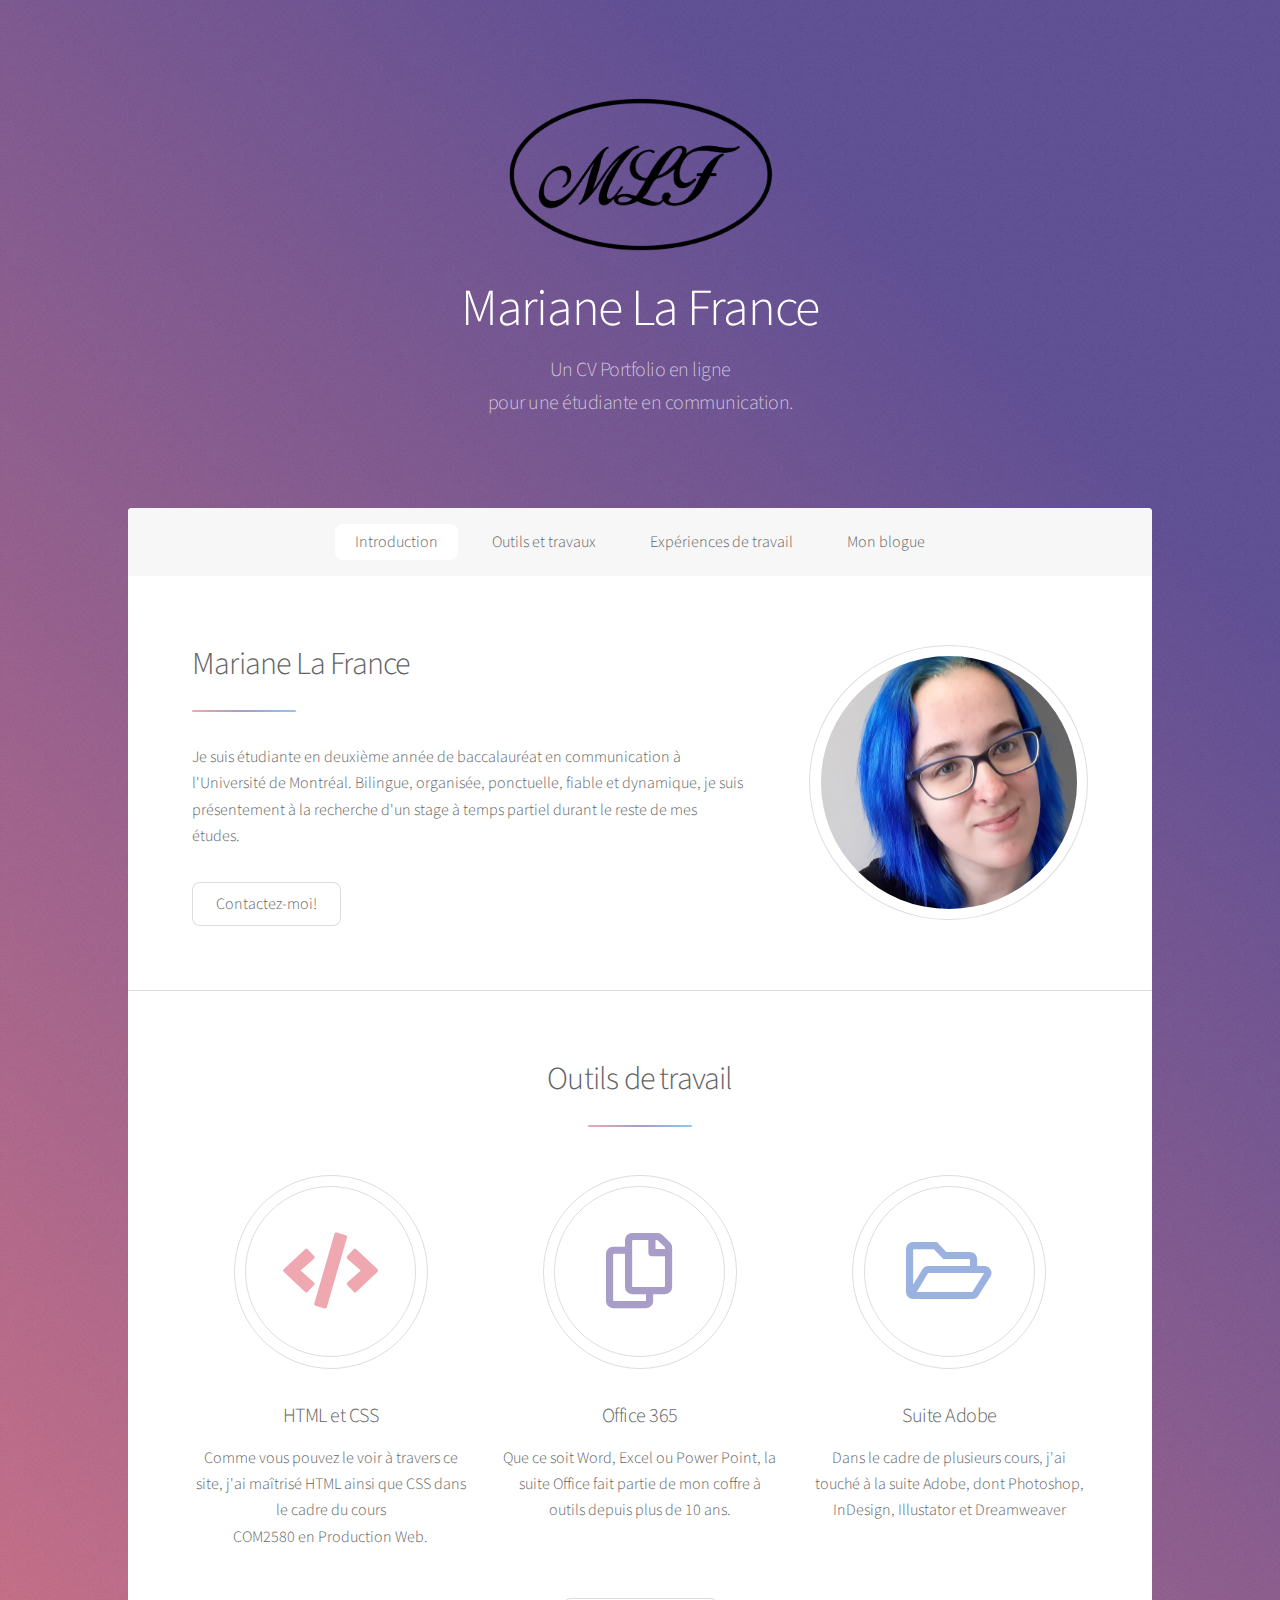
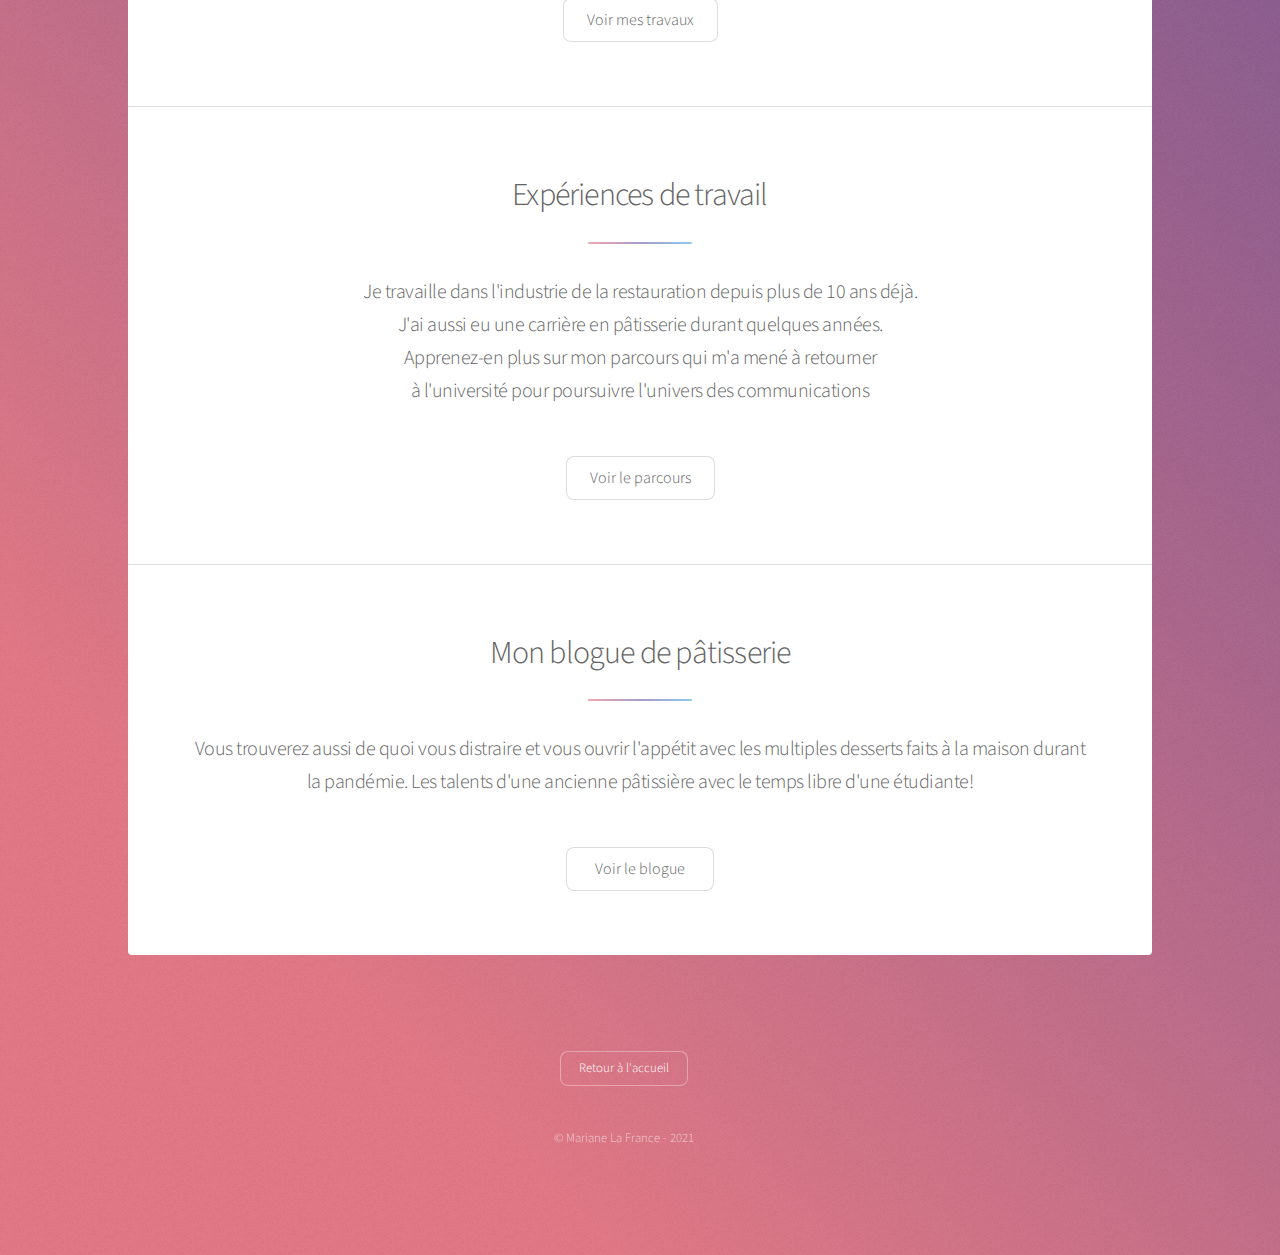
==== index.html @ 196ab90c "Add files via upload" ====
<!DOCTYPE HTML>
<!--
	Stellar by HTML5 UP
	html5up.net | @ajlkn
	Free for personal and commercial use under the CCA 3.0 license (html5up.net/license)
-->
<html>
	<head>
		<title>CV Portfolio - Mariane La France</title>
		<meta charset="utf-8" />
		<meta name="viewport" content="width=device-width, initial-scale=1, user-scalable=no" />
		<link rel="stylesheet" href="assets/css/main.css" />
		<noscript><link rel="stylesheet" href="assets/css/noscript.css" /></noscript>
	</head>
	<body class="is-preload">

		<!-- Wrapper -->
			<div id="wrapper">

				<!-- Header -->
					<header id="header" class="alt">
						<span class="logo"><img src="media/logo-3.png" width="30%" alt="MLF" /></span>
						<h1>Mariane La France</h1>
						<p>Un CV Portfolio en ligne<br />
						pour une étudiante en communication.</p>
					</header>

				<!-- Nav -->
					<nav id="nav">
						<ul>
							<li><a href="#intro" class="active">Introduction</a></li>
							<li><a href="#first">Outils et travaux</a></li>
							<li><a href="#second">Expériences de travail</a></li>
							<li><a href="#cta">Mon blogue</a></li>
						</ul>
					</nav>

				<!-- Main -->
					<div id="main">

						<!-- Introduction -->
							<section id="intro" class="main">
								<div class="spotlight">
									<div class="content">
										<header class="major">
											<h2>Mariane La France</h2>
										</header>
										<p>Je suis étudiante en deuxième année de baccalauréat en communication à l'Université de Montréal. Bilingue, organisée, ponctuelle, fiable et dynamique, je suis présentement à la recherche d'un stage à temps partiel durant le reste de mes études.</p>
										<ul class="actions">
											<li><a href="contact.html" class="button">Contactez-moi!</a></li>
										</ul>
									</div>
									<span class="image"><img src="media/nov-2019.jpg" alt="Nov 2019" /></span>
								</div>
							</section>

						<!-- First Section -->
							<section id="first" class="main special">
								<header class="major">
									<h2>Outils de travail</h2>
								</header>
								<ul class="features">
									<li>
										<span class="icon solid major style1 fa-code"></span>
										<h3>HTML et CSS</h3>
										<p>Comme vous pouvez le voir à travers ce site, j'ai maîtrisé HTML ainsi que CSS dans le cadre du cours <br> COM2580 en Production Web.</p>
									</li>
									<li>
										<span class="icon major style3 fa-copy"></span>
										<h3>Office 365</h3>
										<p>Que ce soit Word, Excel ou Power Point, la suite Office fait partie de mon coffre à outils depuis plus de 10 ans.</p>
									</li>
									<li>
										<span class="icon major style4 fa-folder-open"></span>
										<h3>Suite Adobe</h3>
										<p>Dans le cadre de plusieurs cours, j'ai touché à la suite Adobe, dont Photoshop, InDesign, Illustator et Dreamweaver</p>
									</li>
								</ul>
								<footer class="major">
									<ul class="actions special">
										<li><a href="travaux.html" class="button">Voir mes travaux</a></li>
									</ul>
								</footer>
							</section>

						<!-- Second Section -->
							<section id="second" class="main special">
								<header class="major">
									<h2>Expériences de travail</h2>
									<p>Je travaille dans l'industrie de la restauration depuis plus de 10 ans déjà.<br> J'ai aussi eu une carrière en pâtisserie durant quelques années. <br>Apprenez-en plus sur mon parcours qui m'a mené à retourner<br> à l'université pour poursuivre l'univers des communications</p>
								</header>
								<footer class="major">
									<ul class="actions special">
										<li><a href="travail.html" class="button">Voir le parcours</a></li>
									</ul>
								</footer>
							</section>

						<!-- Get Started -->
							<section id="cta" class="main special">
								<header class="major">
									<h2>Mon blogue de pâtisserie</h2>
									<p>Vous trouverez aussi de quoi vous distraire et vous ouvrir l'appétit avec les multiples desserts faits à la maison durant la pandémie. Les talents d'une ancienne pâtissière avec le temps libre d'une étudiante!</p>
								</header>
								<footer class="major">
									<ul class="actions special">
										<li><a href="blogue.html" class="button">Voir le blogue</a></li>
									</ul>
								</footer>
							</section>

					</div>

				<!-- Footer -->
					<footer id="footer">
					  <p class="copyright"><a href="index.html" class="button">Retour à l'accueil</a><br><br><br>&copy; Mariane La France - 2021</p>
							</footer>
			</div>

		<!-- Scripts -->
			<script src="assets/js/jquery.min.js"></script>
			<script src="assets/js/jquery.scrollex.min.js"></script>
			<script src="assets/js/jquery.scrolly.min.js"></script>
			<script src="assets/js/browser.min.js"></script>
			<script src="assets/js/breakpoints.min.js"></script>
			<script src="assets/js/util.js"></script>
			<script src="assets/js/main.js"></script>

	</body>
</html>
---- assets/css/main.css ----
@import url(fontawesome-all.min.css);
@import 'https://fonts.googleapis.com/css?family=Source+Sans+Pro:300,400';

/*
	Stellar by HTML5 UP
	html5up.net | @ajlkn
	Free for personal and commercial use under the CCA 3.0 license (html5up.net/license)
*/

html, body, div, span, applet, object,
iframe, h1, h2, h3, h4, h5, h6, p, blockquote,
pre, a, abbr, acronym, address, big, cite,
code, del, dfn, em, img, ins, kbd, q, s, samp,
small, strike, strong, sub, sup, tt, var, b,
u, i, center, dl, dt, dd, ol, ul, li, fieldset,
form, label, legend, table, caption, tbody,
tfoot, thead, tr, th, td, article, aside,
canvas, details, embed, figure, figcaption,
footer, header, hgroup, menu, nav, output, ruby,
section, summary, time, mark, audio, video {
	margin: 0;
	padding: 0;
	border: 0;
	font-size: 100%;
	font: inherit;
	vertical-align: baseline;}

article, aside, details, figcaption, figure,
footer, header, hgroup, menu, nav, section {
	display: block;}

body {
	line-height: 1;
}

ol, ul {
	list-style: none;
}

blockquote, q {
	quotes: none;
}

	blockquote:before, blockquote:after, q:before, q:after {
		content: '';
		content: none;
	}

table {
	border-collapse: collapse;
	border-spacing: 0;
}

body {
	-webkit-text-size-adjust: none;
}

mark {
	background-color: transparent;
	color: inherit;
}

input::-moz-focus-inner {
	border: 0;
	padding: 0;
}

input, select, textarea {
	-moz-appearance: none;
	-webkit-appearance: none;
	-ms-appearance: none;
	appearance: none;
}

/* Basic */

	@-ms-viewport {
		width: device-width;
	}

	body {
		-ms-overflow-style: scrollbar;
	}

	@media screen and (max-width: 480px) {

		html, body {
			min-width: 320px;
		}

	}

	html {
		box-sizing: border-box;
	}

	*, *:before, *:after {
		box-sizing: inherit;
	}

	body {
		background-color: #935d8c;
		background-image: url("images/overlay.png"), -moz-linear-gradient(45deg, #e37682 15%, #5f4d93 85%);
		background-image: url("images/overlay.png"), -webkit-linear-gradient(45deg, #e37682 15%, #5f4d93 85%);
		background-image: url("images/overlay.png"), -ms-linear-gradient(45deg, #e37682 15%, #5f4d93 85%);
		background-image: url("images/overlay.png"), linear-gradient(45deg, #e37682 15%, #5f4d93 85%);
	}

		body.is-preload *, body.is-preload *:before, body.is-preload *:after {
			-moz-animation: none !important;
			-webkit-animation: none !important;
			-ms-animation: none !important;
			animation: none !important;
			-moz-transition: none !important;
			-webkit-transition: none !important;
			-ms-transition: none !important;
			transition: none !important;
		}

/* Type */

	body {
		background-color: #935d8c;
		color: rgba(255, 255, 255, 0.65);
	}

	body, input, select, textarea {
		font-family: "Source Sans Pro", Helvetica, sans-serif;
		font-size: 17pt;
		font-weight: 300;
		line-height: 1.65;
	}

		@media screen and (max-width: 1680px) {

			body, input, select, textarea {
				font-size: 14pt;
			}

		}

		@media screen and (max-width: 1280px) {

			body, input, select, textarea {
				font-size: 12pt;
			}

		}

		@media screen and (max-width: 360px) {

			body, input, select, textarea {
				font-size: 11pt;
			}

		}

	a {
		-moz-transition: color 0.2s ease, border-bottom 0.2s ease;
		-webkit-transition: color 0.2s ease, border-bottom 0.2s ease;
		-ms-transition: color 0.2s ease, border-bottom 0.2s ease;
		transition: color 0.2s ease, border-bottom 0.2s ease;
		text-decoration: none;
		border-bottom: dotted 1px;
		color: inherit;
	}

		a:hover {
			border-bottom-color: transparent;
		}

	strong, b {
		font-weight: 400;
	}

	em, i {
		font-style: italic;
	}

	p {
		margin: 0 0 2em 0;
	}

		p.content {
			-moz-columns: 20em 2;
			-webkit-columns: 20em 2;
			-ms-columns: 20em 2;
			columns: 20em 2;
			-moz-column-gap: 2em;
			-webkit-column-gap: 2em;
			-ms-column-gap: 2em;
			column-gap: 2em;
			text-align: justify;
		}

	h1, h2, h3, h4, h5, h6 {
		font-weight: 300;
		line-height: 1.5;
		margin: 0 0 0.7em 0;
		letter-spacing: -0.025em;
	}

		h1 a, h2 a, h3 a, h4 a, h5 a, h6 a {
			color: inherit;
			text-decoration: none;
		}

	h1 {
		font-size: 2.5em;
		line-height: 1.2;
	}

	h2 {
		font-size: 1.5em;
	}

	h3 {
		font-size: 1.25em;
	}

	h4 {
		font-size: 1.1em;
	}

	h5 {
		font-size: 0.9em;
	}

	h6 {
		font-size: 0.7em;
	}

	@media screen and (max-width: 736px) {

		h1 {
			font-size: 2em;
		}

	}

	sub {
		font-size: 0.8em;
		position: relative;
		top: 0.5em;
	}

	sup {
		font-size: 0.8em;
		position: relative;
		top: -0.5em;
	}

	blockquote {
		border-left: solid 4px;
		font-style: italic;
		margin: 0 0 2em 0;
		padding: 0.5em 0 0.5em 2em;
	}

	code {
		border-radius: 8px;
		border: solid 1px;
		font-family: "Courier New", monospace;
		font-size: 0.9em;
		margin: 0 0.25em;
		padding: 0.25em 0.65em;
	}

	pre {
		-webkit-overflow-scrolling: touch;
		font-family: "Courier New", monospace;
		font-size: 0.9em;
		margin: 0 0 2em 0;
	}

		pre code {
			display: block;
			line-height: 1.75;
			padding: 1em 1.5em;
			overflow-x: auto;
		}

	hr {
		border: 0;
		border-bottom: solid 1px;
		margin: 2em 0;
	}

		hr.major {
			margin: 3em 0;
		}

	.align-left {
		text-align: left;
	}

	.align-center {
		text-align: center;
	}

	.align-right {
		text-align: right;
	}

	input, select, textarea {
		color: #ffffff;
	}

	a:hover {
		color: #ffffff;
	}

	strong, b {
		color: #ffffff;
	}

	h1, h2, h3, h4, h5, h6 {
		color: #ffffff;
	}

	blockquote {
		border-left-color: rgba(255, 255, 255, 0.35);
	}

	code {
		background: rgba(255, 255, 255, 0.075);
		border-color: rgba(255, 255, 255, 0.35);
	}

	hr {
		border-bottom-color: rgba(255, 255, 255, 0.35);
	}

/* Row */

	.row {
		display: flex;
		flex-wrap: wrap;
		box-sizing: border-box;
		align-items: stretch;
	}

		.row > * {
			box-sizing: border-box;
		}

		.row.gtr-uniform > * > :last-child {
			margin-bottom: 0;
		}

		.row.aln-left {
			justify-content: flex-start;
		}

		.row.aln-center {
			justify-content: center;
		}

		.row.aln-right {
			justify-content: flex-end;
		}

		.row.aln-top {
			align-items: flex-start;
		}

		.row.aln-middle {
			align-items: center;
		}

		.row.aln-bottom {
			align-items: flex-end;
		}

		.row > .imp {
			order: -1;
		}

		.row > .col-1 {
			width: 8.33333%;
		}

		.row > .off-1 {
			margin-left: 8.33333%;
		}

		.row > .col-2 {
			width: 16.66667%;
		}

		.row > .off-2 {
			margin-left: 16.66667%;
		}

		.row > .col-3 {
			width: 25%;
		}

		.row > .off-3 {
			margin-left: 25%;
		}

		.row > .col-4 {
			width: 33.33333%;
		}

		.row > .off-4 {
			margin-left: 33.33333%;
		}

		.row > .col-5 {
			width: 41.66667%;
		}

		.row > .off-5 {
			margin-left: 41.66667%;
		}

		.row > .col-6 {
			width: 50%;
		}

		.row > .off-6 {
			margin-left: 50%;
		}

		.row > .col-7 {
			width: 58.33333%;
		}

		.row > .off-7 {
			margin-left: 58.33333%;
		}

		.row > .col-8 {
			width: 66.66667%;
		}

		.row > .off-8 {
			margin-left: 66.66667%;
		}

		.row > .col-9 {
			width: 75%;
		}

		.row > .off-9 {
			margin-left: 75%;
		}

		.row > .col-10 {
			width: 83.33333%;
		}

		.row > .off-10 {
			margin-left: 83.33333%;
		}

		.row > .col-11 {
			width: 91.66667%;
		}

		.row > .off-11 {
			margin-left: 91.66667%;
		}

		.row > .col-12 {
			width: 100%;
		}

		.row > .off-12 {
			margin-left: 100%;
		}

		.row.gtr-0 {
			margin-top: 0;
			margin-left: 0em;
		}

			.row.gtr-0 > * {
				padding: 0 0 0 0em;
			}

			.row.gtr-0.gtr-uniform {
				margin-top: 0em;
			}

				.row.gtr-0.gtr-uniform > * {
					padding-top: 0em;
				}

		.row.gtr-25 {
			margin-top: 0;
			margin-left: -0.375em;
		}

			.row.gtr-25 > * {
				padding: 0 0 0 0.375em;
			}

			.row.gtr-25.gtr-uniform {
				margin-top: -0.375em;
			}

				.row.gtr-25.gtr-uniform > * {
					padding-top: 0.375em;
				}

		.row.gtr-50 {
			margin-top: 0;
			margin-left: -0.75em;
		}

			.row.gtr-50 > * {
				padding: 0 0 0 0.75em;
			}

			.row.gtr-50.gtr-uniform {
				margin-top: -0.75em;
			}

				.row.gtr-50.gtr-uniform > * {
					padding-top: 0.75em;
				}

		.row {
			margin-top: 0;
			margin-left: -1.5em;
		}

			.row > * {
				padding: 0 0 0 1.5em;
			}

			.row.gtr-uniform {
				margin-top: -1.5em;
			}

				.row.gtr-uniform > * {
					padding-top: 1.5em;
				}

		.row.gtr-150 {
			margin-top: 0;
			margin-left: -2.25em;
		}

			.row.gtr-150 > * {
				padding: 0 0 0 2.25em;
			}

			.row.gtr-150.gtr-uniform {
				margin-top: -2.25em;
			}

				.row.gtr-150.gtr-uniform > * {
					padding-top: 2.25em;
				}

		.row.gtr-200 {
			margin-top: 0;
			margin-left: -3em;
		}

			.row.gtr-200 > * {
				padding: 0 0 0 3em;
			}

			.row.gtr-200.gtr-uniform {
				margin-top: -3em;
			}

				.row.gtr-200.gtr-uniform > * {
					padding-top: 3em;
				}

		@media screen and (max-width: 1680px) {

			.row {
				display: flex;
				flex-wrap: wrap;
				box-sizing: border-box;
				align-items: stretch;
			}

				.row > * {
					box-sizing: border-box;
				}

				.row.gtr-uniform > * > :last-child {
					margin-bottom: 0;
				}

				.row.aln-left {
					justify-content: flex-start;
				}

				.row.aln-center {
					justify-content: center;
				}

				.row.aln-right {
					justify-content: flex-end;
				}

				.row.aln-top {
					align-items: flex-start;
				}

				.row.aln-middle {
					align-items: center;
				}

				.row.aln-bottom {
					align-items: flex-end;
				}

				.row > .imp-xlarge {
					order: -1;
				}

				.row > .col-1-xlarge {
					width: 8.33333%;
				}

				.row > .off-1-xlarge {
					margin-left: 8.33333%;
				}

				.row > .col-2-xlarge {
					width: 16.66667%;
				}

				.row > .off-2-xlarge {
					margin-left: 16.66667%;
				}

				.row > .col-3-xlarge {
					width: 25%;
				}

				.row > .off-3-xlarge {
					margin-left: 25%;
				}

				.row > .col-4-xlarge {
					width: 33.33333%;
				}

				.row > .off-4-xlarge {
					margin-left: 33.33333%;
				}

				.row > .col-5-xlarge {
					width: 41.66667%;
				}

				.row > .off-5-xlarge {
					margin-left: 41.66667%;
				}

				.row > .col-6-xlarge {
					width: 50%;
				}

				.row > .off-6-xlarge {
					margin-left: 50%;
				}

				.row > .col-7-xlarge {
					width: 58.33333%;
				}

				.row > .off-7-xlarge {
					margin-left: 58.33333%;
				}

				.row > .col-8-xlarge {
					width: 66.66667%;
				}

				.row > .off-8-xlarge {
					margin-left: 66.66667%;
				}

				.row > .col-9-xlarge {
					width: 75%;
				}

				.row > .off-9-xlarge {
					margin-left: 75%;
				}

				.row > .col-10-xlarge {
					width: 83.33333%;
				}

				.row > .off-10-xlarge {
					margin-left: 83.33333%;
				}

				.row > .col-11-xlarge {
					width: 91.66667%;
				}

				.row > .off-11-xlarge {
					margin-left: 91.66667%;
				}

				.row > .col-12-xlarge {
					width: 100%;
				}

				.row > .off-12-xlarge {
					margin-left: 100%;
				}

				.row.gtr-0 {
					margin-top: 0;
					margin-left: 0em;
				}

					.row.gtr-0 > * {
						padding: 0 0 0 0em;
					}

					.row.gtr-0.gtr-uniform {
						margin-top: 0em;
					}

						.row.gtr-0.gtr-uniform > * {
							padding-top: 0em;
						}

				.row.gtr-25 {
					margin-top: 0;
					margin-left: -0.375em;
				}

					.row.gtr-25 > * {
						padding: 0 0 0 0.375em;
					}

					.row.gtr-25.gtr-uniform {
						margin-top: -0.375em;
					}

						.row.gtr-25.gtr-uniform > * {
							padding-top: 0.375em;
						}

				.row.gtr-50 {
					margin-top: 0;
					margin-left: -0.75em;
				}

					.row.gtr-50 > * {
						padding: 0 0 0 0.75em;
					}

					.row.gtr-50.gtr-uniform {
						margin-top: -0.75em;
					}

						.row.gtr-50.gtr-uniform > * {
							padding-top: 0.75em;
						}

				.row {
					margin-top: 0;
					margin-left: -1.5em;
				}

					.row > * {
						padding: 0 0 0 1.5em;
					}

					.row.gtr-uniform {
						margin-top: -1.5em;
					}

						.row.gtr-uniform > * {
							padding-top: 1.5em;
						}

				.row.gtr-150 {
					margin-top: 0;
					margin-left: -2.25em;
				}

					.row.gtr-150 > * {
						padding: 0 0 0 2.25em;
					}

					.row.gtr-150.gtr-uniform {
						margin-top: -2.25em;
					}

						.row.gtr-150.gtr-uniform > * {
							padding-top: 2.25em;
						}

				.row.gtr-200 {
					margin-top: 0;
					margin-left: -3em;
				}

					.row.gtr-200 > * {
						padding: 0 0 0 3em;
					}

					.row.gtr-200.gtr-uniform {
						margin-top: -3em;
					}

						.row.gtr-200.gtr-uniform > * {
							padding-top: 3em;
						}

		}

		@media screen and (max-width: 1280px) {

			.row {
				display: flex;
				flex-wrap: wrap;
				box-sizing: border-box;
				align-items: stretch;
			}

				.row > * {
					box-sizing: border-box;
				}

				.row.gtr-uniform > * > :last-child {
					margin-bottom: 0;
				}

				.row.aln-left {
					justify-content: flex-start;
				}

				.row.aln-center {
					justify-content: center;
				}

				.row.aln-right {
					justify-content: flex-end;
				}

				.row.aln-top {
					align-items: flex-start;
				}

				.row.aln-middle {
					align-items: center;
				}

				.row.aln-bottom {
					align-items: flex-end;
				}

				.row > .imp-large {
					order: -1;
				}

				.row > .col-1-large {
					width: 8.33333%;
				}

				.row > .off-1-large {
					margin-left: 8.33333%;
				}

				.row > .col-2-large {
					width: 16.66667%;
				}

				.row > .off-2-large {
					margin-left: 16.66667%;
				}

				.row > .col-3-large {
					width: 25%;
				}

				.row > .off-3-large {
					margin-left: 25%;
				}

				.row > .col-4-large {
					width: 33.33333%;
				}

				.row > .off-4-large {
					margin-left: 33.33333%;
				}

				.row > .col-5-large {
					width: 41.66667%;
				}

				.row > .off-5-large {
					margin-left: 41.66667%;
				}

				.row > .col-6-large {
					width: 50%;
				}

				.row > .off-6-large {
					margin-left: 50%;
				}

				.row > .col-7-large {
					width: 58.33333%;
				}

				.row > .off-7-large {
					margin-left: 58.33333%;
				}

				.row > .col-8-large {
					width: 66.66667%;
				}

				.row > .off-8-large {
					margin-left: 66.66667%;
				}

				.row > .col-9-large {
					width: 75%;
				}

				.row > .off-9-large {
					margin-left: 75%;
				}

				.row > .col-10-large {
					width: 83.33333%;
				}

				.row > .off-10-large {
					margin-left: 83.33333%;
				}

				.row > .col-11-large {
					width: 91.66667%;
				}

				.row > .off-11-large {
					margin-left: 91.66667%;
				}

				.row > .col-12-large {
					width: 100%;
				}

				.row > .off-12-large {
					margin-left: 100%;
				}

				.row.gtr-0 {
					margin-top: 0;
					margin-left: 0em;
				}

					.row.gtr-0 > * {
						padding: 0 0 0 0em;
					}

					.row.gtr-0.gtr-uniform {
						margin-top: 0em;
					}

						.row.gtr-0.gtr-uniform > * {
							padding-top: 0em;
						}

				.row.gtr-25 {
					margin-top: 0;
					margin-left: -0.375em;
				}

					.row.gtr-25 > * {
						padding: 0 0 0 0.375em;
					}

					.row.gtr-25.gtr-uniform {
						margin-top: -0.375em;
					}

						.row.gtr-25.gtr-uniform > * {
							padding-top: 0.375em;
						}

				.row.gtr-50 {
					margin-top: 0;
					margin-left: -0.75em;
				}

					.row.gtr-50 > * {
						padding: 0 0 0 0.75em;
					}

					.row.gtr-50.gtr-uniform {
						margin-top: -0.75em;
					}

						.row.gtr-50.gtr-uniform > * {
							padding-top: 0.75em;
						}

				.row {
					margin-top: 0;
					margin-left: -1.5em;
				}

					.row > * {
						padding: 0 0 0 1.5em;
					}

					.row.gtr-uniform {
						margin-top: -1.5em;
					}

						.row.gtr-uniform > * {
							padding-top: 1.5em;
						}

				.row.gtr-150 {
					margin-top: 0;
					margin-left: -2.25em;
				}

					.row.gtr-150 > * {
						padding: 0 0 0 2.25em;
					}

					.row.gtr-150.gtr-uniform {
						margin-top: -2.25em;
					}

						.row.gtr-150.gtr-uniform > * {
							padding-top: 2.25em;
						}

				.row.gtr-200 {
					margin-top: 0;
					margin-left: -3em;
				}

					.row.gtr-200 > * {
						padding: 0 0 0 3em;
					}

					.row.gtr-200.gtr-uniform {
						margin-top: -3em;
					}

						.row.gtr-200.gtr-uniform > * {
							padding-top: 3em;
						}

		}

		@media screen and (max-width: 980px) {

			.row {
				display: flex;
				flex-wrap: wrap;
				box-sizing: border-box;
				align-items: stretch;
			}

				.row > * {
					box-sizing: border-box;
				}

				.row.gtr-uniform > * > :last-child {
					margin-bottom: 0;
				}

				.row.aln-left {
					justify-content: flex-start;
				}

				.row.aln-center {
					justify-content: center;
				}

				.row.aln-right {
					justify-content: flex-end;
				}

				.row.aln-top {
					align-items: flex-start;
				}

				.row.aln-middle {
					align-items: center;
				}

				.row.aln-bottom {
					align-items: flex-end;
				}

				.row > .imp-medium {
					order: -1;
				}

				.row > .col-1-medium {
					width: 8.33333%;
				}

				.row > .off-1-medium {
					margin-left: 8.33333%;
				}

				.row > .col-2-medium {
					width: 16.66667%;
				}

				.row > .off-2-medium {
					margin-left: 16.66667%;
				}

				.row > .col-3-medium {
					width: 25%;
				}

				.row > .off-3-medium {
					margin-left: 25%;
				}

				.row > .col-4-medium {
					width: 33.33333%;
				}

				.row > .off-4-medium {
					margin-left: 33.33333%;
				}

				.row > .col-5-medium {
					width: 41.66667%;
				}

				.row > .off-5-medium {
					margin-left: 41.66667%;
				}

				.row > .col-6-medium {
					width: 50%;
				}

				.row > .off-6-medium {
					margin-left: 50%;
				}

				.row > .col-7-medium {
					width: 58.33333%;
				}

				.row > .off-7-medium {
					margin-left: 58.33333%;
				}

				.row > .col-8-medium {
					width: 66.66667%;
				}

				.row > .off-8-medium {
					margin-left: 66.66667%;
				}

				.row > .col-9-medium {
					width: 75%;
				}

				.row > .off-9-medium {
					margin-left: 75%;
				}

				.row > .col-10-medium {
					width: 83.33333%;
				}

				.row > .off-10-medium {
					margin-left: 83.33333%;
				}

				.row > .col-11-medium {
					width: 91.66667%;
				}

				.row > .off-11-medium {
					margin-left: 91.66667%;
				}

				.row > .col-12-medium {
					width: 100%;
				}

				.row > .off-12-medium {
					margin-left: 100%;
				}

				.row.gtr-0 {
					margin-top: 0;
					margin-left: 0em;
				}

					.row.gtr-0 > * {
						padding: 0 0 0 0em;
					}

					.row.gtr-0.gtr-uniform {
						margin-top: 0em;
					}

						.row.gtr-0.gtr-uniform > * {
							padding-top: 0em;
						}

				.row.gtr-25 {
					margin-top: 0;
					margin-left: -0.375em;
				}

					.row.gtr-25 > * {
						padding: 0 0 0 0.375em;
					}

					.row.gtr-25.gtr-uniform {
						margin-top: -0.375em;
					}

						.row.gtr-25.gtr-uniform > * {
							padding-top: 0.375em;
						}

				.row.gtr-50 {
					margin-top: 0;
					margin-left: -0.75em;
				}

					.row.gtr-50 > * {
						padding: 0 0 0 0.75em;
					}

					.row.gtr-50.gtr-uniform {
						margin-top: -0.75em;
					}

						.row.gtr-50.gtr-uniform > * {
							padding-top: 0.75em;
						}

				.row {
					margin-top: 0;
					margin-left: -1.5em;
				}

					.row > * {
						padding: 0 0 0 1.5em;
					}

					.row.gtr-uniform {
						margin-top: -1.5em;
					}

						.row.gtr-uniform > * {
							padding-top: 1.5em;
						}

				.row.gtr-150 {
					margin-top: 0;
					margin-left: -2.25em;
				}

					.row.gtr-150 > * {
						padding: 0 0 0 2.25em;
					}

					.row.gtr-150.gtr-uniform {
						margin-top: -2.25em;
					}

						.row.gtr-150.gtr-uniform > * {
							padding-top: 2.25em;
						}

				.row.gtr-200 {
					margin-top: 0;
					margin-left: -3em;
				}

					.row.gtr-200 > * {
						padding: 0 0 0 3em;
					}

					.row.gtr-200.gtr-uniform {
						margin-top: -3em;
					}

						.row.gtr-200.gtr-uniform > * {
							padding-top: 3em;
						}

		}

		@media screen and (max-width: 736px) {

			.row {
				display: flex;
				flex-wrap: wrap;
				box-sizing: border-box;
				align-items: stretch;
			}

				.row > * {
					box-sizing: border-box;
				}

				.row.gtr-uniform > * > :last-child {
					margin-bottom: 0;
				}

				.row.aln-left {
					justify-content: flex-start;
				}

				.row.aln-center {
					justify-content: center;
				}

				.row.aln-right {
					justify-content: flex-end;
				}

				.row.aln-top {
					align-items: flex-start;
				}

				.row.aln-middle {
					align-items: center;
				}

				.row.aln-bottom {
					align-items: flex-end;
				}

				.row > .imp-small {
					order: -1;
				}

				.row > .col-1-small {
					width: 8.33333%;
				}

				.row > .off-1-small {
					margin-left: 8.33333%;
				}

				.row > .col-2-small {
					width: 16.66667%;
				}

				.row > .off-2-small {
					margin-left: 16.66667%;
				}

				.row > .col-3-small {
					width: 25%;
				}

				.row > .off-3-small {
					margin-left: 25%;
				}

				.row > .col-4-small {
					width: 33.33333%;
				}

				.row > .off-4-small {
					margin-left: 33.33333%;
				}

				.row > .col-5-small {
					width: 41.66667%;
				}

				.row > .off-5-small {
					margin-left: 41.66667%;
				}

				.row > .col-6-small {
					width: 50%;
				}

				.row > .off-6-small {
					margin-left: 50%;
				}

				.row > .col-7-small {
					width: 58.33333%;
				}

				.row > .off-7-small {
					margin-left: 58.33333%;
				}

				.row > .col-8-small {
					width: 66.66667%;
				}

				.row > .off-8-small {
					margin-left: 66.66667%;
				}

				.row > .col-9-small {
					width: 75%;
				}

				.row > .off-9-small {
					margin-left: 75%;
				}

				.row > .col-10-small {
					width: 83.33333%;
				}

				.row > .off-10-small {
					margin-left: 83.33333%;
				}

				.row > .col-11-small {
					width: 91.66667%;
				}

				.row > .off-11-small {
					margin-left: 91.66667%;
				}

				.row > .col-12-small {
					width: 100%;
				}

				.row > .off-12-small {
					margin-left: 100%;
				}

				.row.gtr-0 {
					margin-top: 0;
					margin-left: 0em;
				}

					.row.gtr-0 > * {
						padding: 0 0 0 0em;
					}

					.row.gtr-0.gtr-uniform {
						margin-top: 0em;
					}

						.row.gtr-0.gtr-uniform > * {
							padding-top: 0em;
						}

				.row.gtr-25 {
					margin-top: 0;
					margin-left: -0.25em;
				}

					.row.gtr-25 > * {
						padding: 0 0 0 0.25em;
					}

					.row.gtr-25.gtr-uniform {
						margin-top: -0.25em;
					}

						.row.gtr-25.gtr-uniform > * {
							padding-top: 0.25em;
						}

				.row.gtr-50 {
					margin-top: 0;
					margin-left: -0.5em;
				}

					.row.gtr-50 > * {
						padding: 0 0 0 0.5em;
					}

					.row.gtr-50.gtr-uniform {
						margin-top: -0.5em;
					}

						.row.gtr-50.gtr-uniform > * {
							padding-top: 0.5em;
						}

				.row {
					margin-top: 0;
					margin-left: -1em;
				}

					.row > * {
						padding: 0 0 0 1em;
					}

					.row.gtr-uniform {
						margin-top: -1em;
					}

						.row.gtr-uniform > * {
							padding-top: 1em;
						}

				.row.gtr-150 {
					margin-top: 0;
					margin-left: -1.5em;
				}

					.row.gtr-150 > * {
						padding: 0 0 0 1.5em;
					}

					.row.gtr-150.gtr-uniform {
						margin-top: -1.5em;
					}

						.row.gtr-150.gtr-uniform > * {
							padding-top: 1.5em;
						}

				.row.gtr-200 {
					margin-top: 0;
					margin-left: -2em;
				}

					.row.gtr-200 > * {
						padding: 0 0 0 2em;
					}

					.row.gtr-200.gtr-uniform {
						margin-top: -2em;
					}

						.row.gtr-200.gtr-uniform > * {
							padding-top: 2em;
						}

		}

		@media screen and (max-width: 480px) {

			.row {
				display: flex;
				flex-wrap: wrap;
				box-sizing: border-box;
				align-items: stretch;
			}

				.row > * {
					box-sizing: border-box;
				}

				.row.gtr-uniform > * > :last-child {
					margin-bottom: 0;
				}

				.row.aln-left {
					justify-content: flex-start;
				}

				.row.aln-center {
					justify-content: center;
				}

				.row.aln-right {
					justify-content: flex-end;
				}

				.row.aln-top {
					align-items: flex-start;
				}

				.row.aln-middle {
					align-items: center;
				}

				.row.aln-bottom {
					align-items: flex-end;
				}

				.row > .imp-xsmall {
					order: -1;
				}

				.row > .col-1-xsmall {
					width: 8.33333%;
				}

				.row > .off-1-xsmall {
					margin-left: 8.33333%;
				}

				.row > .col-2-xsmall {
					width: 16.66667%;
				}

				.row > .off-2-xsmall {
					margin-left: 16.66667%;
				}

				.row > .col-3-xsmall {
					width: 25%;
				}

				.row > .off-3-xsmall {
					margin-left: 25%;
				}

				.row > .col-4-xsmall {
					width: 33.33333%;
				}

				.row > .off-4-xsmall {
					margin-left: 33.33333%;
				}

				.row > .col-5-xsmall {
					width: 41.66667%;
				}

				.row > .off-5-xsmall {
					margin-left: 41.66667%;
				}

				.row > .col-6-xsmall {
					width: 50%;
				}

				.row > .off-6-xsmall {
					margin-left: 50%;
				}

				.row > .col-7-xsmall {
					width: 58.33333%;
				}

				.row > .off-7-xsmall {
					margin-left: 58.33333%;
				}

				.row > .col-8-xsmall {
					width: 66.66667%;
				}

				.row > .off-8-xsmall {
					margin-left: 66.66667%;
				}

				.row > .col-9-xsmall {
					width: 75%;
				}

				.row > .off-9-xsmall {
					margin-left: 75%;
				}

				.row > .col-10-xsmall {
					width: 83.33333%;
				}

				.row > .off-10-xsmall {
					margin-left: 83.33333%;
				}

				.row > .col-11-xsmall {
					width: 91.66667%;
				}

				.row > .off-11-xsmall {
					margin-left: 91.66667%;
				}

				.row > .col-12-xsmall {
					width: 100%;
				}

				.row > .off-12-xsmall {
					margin-left: 100%;
				}

				.row.gtr-0 {
					margin-top: 0;
					margin-left: 0em;
				}

					.row.gtr-0 > * {
						padding: 0 0 0 0em;
					}

					.row.gtr-0.gtr-uniform {
						margin-top: 0em;
					}

						.row.gtr-0.gtr-uniform > * {
							padding-top: 0em;
						}

				.row.gtr-25 {
					margin-top: 0;
					margin-left: -0.3125em;
				}

					.row.gtr-25 > * {
						padding: 0 0 0 0.3125em;
					}

					.row.gtr-25.gtr-uniform {
						margin-top: -0.3125em;
					}

						.row.gtr-25.gtr-uniform > * {
							padding-top: 0.3125em;
						}

				.row.gtr-50 {
					margin-top: 0;
					margin-left: -0.625em;
				}

					.row.gtr-50 > * {
						padding: 0 0 0 0.625em;
					}

					.row.gtr-50.gtr-uniform {
						margin-top: -0.625em;
					}

						.row.gtr-50.gtr-uniform > * {
							padding-top: 0.625em;
						}

				.row {
					margin-top: 0;
					margin-left: -1.25em;
				}

					.row > * {
						padding: 0 0 0 1.25em;
					}

					.row.gtr-uniform {
						margin-top: -1.25em;
					}

						.row.gtr-uniform > * {
							padding-top: 1.25em;
						}

				.row.gtr-150 {
					margin-top: 0;
					margin-left: -1.875em;
				}

					.row.gtr-150 > * {
						padding: 0 0 0 1.875em;
					}

					.row.gtr-150.gtr-uniform {
						margin-top: -1.875em;
					}

						.row.gtr-150.gtr-uniform > * {
							padding-top: 1.875em;
						}

				.row.gtr-200 {
					margin-top: 0;
					margin-left: -2.5em;
				}

					.row.gtr-200 > * {
						padding: 0 0 0 2.5em;
					}

					.row.gtr-200.gtr-uniform {
						margin-top: -2.5em;
					}

						.row.gtr-200.gtr-uniform > * {
							padding-top: 2.5em;
						}

		}

/* Box */

	.box {
		border-radius: 8px;
		border: solid;
		margin-bottom: 2em;
		padding: 1.5em;
	}

		.box > :last-child,
		.box > :last-child > :last-child,
		.box > :last-child > :last-child > :last-child {
			margin-bottom: 0;
		}

		.box.alt {
			border: 0;
			border-radius: 0;
			padding: 0;
		}

	.box {
		border-color: rgba(255, 255, 255, 0.35);
	}

/* Button */

	input[type="submit"],
	input[type="reset"],
	input[type="button"],
	button,
	.button {
		-moz-appearance: none;
		-webkit-appearance: none;
		-ms-appearance: none;
		appearance: none;
		-moz-transition: background-color 0.2s ease-in-out, color 0.2s ease-in-out;
		-webkit-transition: background-color 0.2s ease-in-out, color 0.2s ease-in-out;
		-ms-transition: background-color 0.2s ease-in-out, color 0.2s ease-in-out;
		transition: background-color 0.2s ease-in-out, color 0.2s ease-in-out;
		border-radius: 8px;
		border: 0;
		cursor: pointer;
		display: inline-block;
		font-weight: 300;
		height: 2.75em;
		line-height: 2.75em;
		min-width: 9.25em;
		padding: 0 1.5em;
		text-align: center;
		text-decoration: none;
		white-space: nowrap;
	}

		input[type="submit"].icon,
		input[type="reset"].icon,
		input[type="button"].icon,
		button.icon,
		.button.icon {
			padding-left: 1.35em;
		}

			input[type="submit"].icon:before,
			input[type="reset"].icon:before,
			input[type="button"].icon:before,
			button.icon:before,
			.button.icon:before {
				margin-right:0.5em;
			}

		input[type="submit"].fit,
		input[type="reset"].fit,
		input[type="button"].fit,
		button.fit,
		.button.fit {
			width: 100%;
		}

		input[type="submit"].small,
		input[type="reset"].small,
		input[type="button"].small,
		button.small,
		.button.small {
			font-size: 0.8em;
		}

		input[type="submit"].large,
		input[type="reset"].large,
		input[type="button"].large,
		button.large,
		.button.large {
			font-size: 1.35em;
		}

		input[type="submit"].disabled, input[type="submit"]:disabled,
		input[type="reset"].disabled,
		input[type="reset"]:disabled,
		input[type="button"].disabled,
		input[type="button"]:disabled,
		button.disabled,
		button:disabled,
		.button.disabled,
		.button:disabled {
			pointer-events: none;
			opacity: 0.25;
		}

		@media screen and (max-width: 736px) {

			input[type="submit"],
			input[type="reset"],
			input[type="button"],
			button,
			.button {
				min-width: 0;
			}

		}

	input[type="submit"],
	input[type="reset"],
	input[type="button"],
	button,
	.button {
		background-color: transparent;
		box-shadow: inset 0 0 0 1px rgba(255, 255, 255, 0.35);
		color: #ffffff !important;
	}

		input[type="submit"]:hover,
		input[type="reset"]:hover,
		input[type="button"]:hover,
		button:hover,
		.button:hover {
			background-color: rgba(255, 255, 255, 0.075);
		}

		input[type="submit"]:active,
		input[type="reset"]:active,
		input[type="button"]:active,
		button:active,
		.button:active {
    background-color: rgba(255, 255, 255, 0.2);
		}

		input[type="submit"].icon:before,
		input[type="reset"].icon:before,
		input[type="button"].icon:before,
		button.icon:before,
		.button.icon:before {
			color: rgba(255, 255, 255, 0.5);
		}

		input[type="submit"].primary,
		input[type="reset"].primary,
		input[type="button"].primary,
		button.primary,
		.button.primary {
			background-color: #8cc9f0;
			color: #ffffff !important;
			box-shadow: none;
		}

			input[type="submit"].primary:hover,
			input[type="reset"].primary:hover,
			input[type="button"].primary:hover,
			button.primary:hover,
			.button.primary:hover {
				background-color: #9acff2;
			}

			input[type="submit"].primary:active,
			input[type="reset"].primary:active,
			input[type="button"].primary:active,
			button.primary:active,
			.button.primary:active {
				background-color: #7ec3ee;
			}

			input[type="submit"].primary.icon:before,
			input[type="reset"].primary.icon:before,
			input[type="button"].primary.icon:before,
			button.primary.icon:before,
			.button.primary.icon:before {
				color: #ffffff !important;
			}

/* Form */

	form {
		margin: 0 0 2em 0;
	}

	label {
		display: block;
		font-size: 0.9em;
		font-weight: 400;
		margin: 0 0 1em 0;
	}

	input[type="text"],
	input[type="password"],
	input[type="email"],
	select,
	textarea {
		-moz-appearance: none;
		-webkit-appearance: none;
		-ms-appearance: none;
		appearance: none;
		border-radius: 8px;
		border: solid 1px;
		color: inherit;
		display: block;
		outline: 0;
		padding: 0 1em;
		text-decoration: none;
		width: 100%;
	}

		input[type="text"]:invalid,
		input[type="password"]:invalid,
		input[type="email"]:invalid,
		select:invalid,
		textarea:invalid {
			box-shadow: none;
		}

	select {
		background-size: 1.25rem;
		background-repeat: no-repeat;
		background-position: calc(100% - 1rem) center;
		height: 2.75em;
		padding-right: 2.75em;
		text-overflow: ellipsis;
	}

		select:focus::-ms-value {
			background-color: transparent;
		}

		select::-ms-expand {
			display: none;
		}

	input[type="text"],
	input[type="password"],
	input[type="email"],
	select {
		height: 2.75em;
	}

	textarea {
		padding: 0.75em 1em;
	}

	input[type="checkbox"],
	input[type="radio"] {
		-moz-appearance: none;
		-webkit-appearance: none;
		-ms-appearance: none;
		appearance: none;
		display: block;
		float: left;
		margin-right: -2em;
		opacity: 0;
		width: 1em;
		z-index: -1;
	}

		input[type="checkbox"] + label,
		input[type="radio"] + label {
			text-decoration: none;
			cursor: pointer;
			display: inline-block;
			font-size: 1em;
			font-weight: 300;
			padding-left: 2.4em;
			padding-right: 0.75em;
			position: relative;
		}

			input[type="checkbox"] + label:before,
			input[type="radio"] + label:before {
				-moz-osx-font-smoothing: grayscale;
				-webkit-font-smoothing: antialiased;
				display: inline-block;
				font-style: normal;
				font-variant: normal;
				text-rendering: auto;
				line-height: 1;
				text-transform: none !important;
				font-family: 'Font Awesome 5 Free';
				font-weight: 900;
			}

			input[type="checkbox"] + label:before,
			input[type="radio"] + label:before {
				border-radius: 8px;
				border: solid 1px;
				content: '';
				display: inline-block;
				font-size: 0.8em;
				height: 2.0625em;
				left: 0;
				line-height: 2.0625em;
				position: absolute;
				text-align: center;
				top: 0;
				width: 2.0625em;
			}

		input[type="checkbox"]:checked + label:before,
		input[type="radio"]:checked + label:before {
			content: '\f00c';
		}

	input[type="checkbox"] + label:before {
		border-radius: 8px;
	}

	input[type="radio"] + label:before {
		border-radius: 100%;
	}

	::-webkit-input-placeholder {
		opacity: 1.0;
	}

	:-moz-placeholder {
		opacity: 1.0;
	}

	::-moz-placeholder {
		opacity: 1.0;
	}

	:-ms-input-placeholder {
		opacity: 1.0;
	}

	label {
		color: #ffffff;
	}

	input[type="text"],
	input[type="password"],
	input[type="email"],
	select,
	textarea {
		background-color: rgba(255, 255, 255, 0.075);
		border-color: rgba(255, 255, 255, 0.35);
	}

		input[type="text"]:focus,
		input[type="password"]:focus,
		input[type="email"]:focus,
		select:focus,
		textarea:focus {
			border-color: #8cc9f0;
			box-shadow: 0 0 0 1px #8cc9f0;
		}

	select {
		background-image: url("data:image/svg+xml;charset=utf8,%3Csvg xmlns='http://www.w3.org/2000/svg' width='40' height='40' preserveAspectRatio='none' viewBox='0 0 40 40'%3E%3Cpath d='M9.4,12.3l10.4,10.4l10.4-10.4c0.2-0.2,0.5-0.4,0.9-0.4c0.3,0,0.6,0.1,0.9,0.4l3.3,3.3c0.2,0.2,0.4,0.5,0.4,0.9 c0,0.4-0.1,0.6-0.4,0.9L20.7,31.9c-0.2,0.2-0.5,0.4-0.9,0.4c-0.3,0-0.6-0.1-0.9-0.4L4.3,17.3c-0.2-0.2-0.4-0.5-0.4-0.9 c0-0.4,0.1-0.6,0.4-0.9l3.3-3.3c0.2-0.2,0.5-0.4,0.9-0.4S9.1,12.1,9.4,12.3z' fill='rgba(255, 255, 255, 0.35)' /%3E%3C/svg%3E");
	}

		select option {
			color: #ffffff;
			background: #935d8c;
		}

	input[type="checkbox"] + label,
	input[type="radio"] + label {
		color: rgba(255, 255, 255, 0.65);
	}

		input[type="checkbox"] + label:before,
		input[type="radio"] + label:before {
			background: rgba(255, 255, 255, 0.075);
			border-color: rgba(255, 255, 255, 0.35);
		}

	input[type="checkbox"]:checked + label:before,
	input[type="radio"]:checked + label:before {
		background-color: #ffffff;
		border-color: #ffffff;
		color: #935d8c;
	}

	input[type="checkbox"]:focus + label:before,
	input[type="radio"]:focus + label:before {
		border-color: #8cc9f0;
		box-shadow: 0 0 0 1px #8cc9f0;
	}

	::-webkit-input-placeholder {
		color: rgba(255, 255, 255, 0.5) !important;
	}

	:-moz-placeholder {
		color: rgba(255, 255, 255, 0.5) !important;
	}

	::-moz-placeholder {
		color: rgba(255, 255, 255, 0.5) !important;
	}

	:-ms-input-placeholder {
		color: rgba(255, 255, 255, 0.5) !important;
	}

	.formerize-placeholder {
		color: rgba(255, 255, 255, 0.5) !important;
	}

/* Icon */

	.icon {
		text-decoration: none;
		-moz-transition: background-color 0.2s ease-in-out, color 0.2s ease-in-out;
		-webkit-transition: background-color 0.2s ease-in-out, color 0.2s ease-in-out;
		-ms-transition: background-color 0.2s ease-in-out, color 0.2s ease-in-out;
		transition: background-color 0.2s ease-in-out, color 0.2s ease-in-out;
		border-bottom: none;
		position: relative;
	}

		.icon:before {
			-moz-osx-font-smoothing: grayscale;
			-webkit-font-smoothing: antialiased;
			display: inline-block;
			font-style: normal;
			font-variant: normal;
			text-rendering: auto;
			line-height: 1;
			text-transform: none !important;
			font-family: 'Font Awesome 5 Free';
			font-weight: 400;
		}

		.icon > .label {
			display: none;
		}

		.icon:before {
			line-height: solid;
		}

		.icon.solid:before {
			font-weight: 900;
		}

		.icon.brands:before {
			font-family: 'Font Awesome 5 Brands';
		}

		.icon.major {
			border: solid 1px;
			display: inline-block;
			border-radius: 100%;
			padding: 0.65em;
			margin: 0 0 2em 0;
			cursor: default;
		}

			.icon.major:before {
				display: inline-block;
				font-size: 6.25rem;
				width: 2.25em;
				height: 2.25em;
				line-height: 2.2em;
				border-radius: 100%;
				border: solid 1px;
				text-align: center;
			}

		.icon.alt {
			display: inline-block;
			border: solid 1px;
			border-radius: 100%;
		}

			.icon.alt:before {
				display: block;
				font-size: 1.25em;
				width: 2em;
				height: 2em;
				text-align: center;
				line-height: 2em;
			}

		.icon.style1 {
			color: #efa8b0;
		}

		.icon.style2 {
			color: #c79cc8;
		}

		.icon.style3 {
			color: #a89cc8;
		}

		.icon.style4 {
			color: #9bb2e1;
		}

		.icon.style5 {
			color: #8cc9f0;
		}

		@media screen and (max-width: 1680px) {

			.icon.major:before {
				font-size: 5.5rem;
			}

		}

		@media screen and (max-width: 1280px) {

			.icon.major:before {
				font-size: 4.75rem;
			}

		}

		@media screen and (max-width: 736px) {

			.icon.major {
				margin: 0 0 1.5em 0;
				padding: 0.35em;
			}

				.icon.major:before {
					font-size: 3.5rem;
				}

		}

	.icon.major {
		border-color: rgba(255, 255, 255, 0.35);
	}

		.icon.major:before {
			border-color: rgba(255, 255, 255, 0.35);
		}

	.icon.alt {
		border-color: rgba(255, 255, 255, 0.35);
		color: #ffffff;
	}

		.icon.alt:hover {
			background-color: rgba(255, 255, 255, 0.075);
		}

		.icon.alt:active {
			background-color: rgba(255, 255, 255, 0.2);
		}

/* Image */

	.image {
		border-radius: 8px;
		border: 0;
		display: inline-block;
		position: relative;
	}

		.image img {
			border-radius: 8px;
			display: block;
		}

		.image.left, .image.right {
			max-width: 40%;
		}

			.image.left img, .image.right img {
				width: 100%;
			}

		.image.left {
			float: left;
			margin: 0 1.5em 1em 0;
			top: 0.25em;
		}

		.image.right {
			float: right;
			margin: 0 0 1em 1.5em;
			top: 0.25em;
		}

		.image.fit {
			display: block;
			margin: 0 0 2em 0;
			width: 100%;
		}

			.image.fit img {
				width: 100%;
			}

		.image.main {
			display: block;
			margin: 0 0 3em 0;
			width: 100%;
		}

			.image.main img {
				width: 100%;
			}

/* List */

	ol {
		list-style: decimal;
		margin: 0 0 2em 0;
		padding-left: 1.25em;
	}

		ol li {
			padding-left: 0.25em;
		}

	ul {
		list-style: disc;
		margin: 0 0 2em 0;
		padding-left: 1em;
	}

		ul li {
			padding-left: 0.5em;
		}

		ul.alt {
			list-style: none;
			padding-left: 0;
		}

			ul.alt li {
				border-top: solid 1px;
				padding: 0.5em 0;
			}

				ul.alt li:first-child {
					border-top: 0;
					padding-top: 0;
				}

	dl {
		margin: 0 0 2em 0;
	}

		dl dt {
			display: block;
			font-weight: 400;
			margin: 0 0 1em 0;
		}

		dl dd {
			margin-left: 2em;
		}

		dl.alt dt {
			display: block;
			width: 3em;
			margin: 0;
			clear: left;
			float: left;
		}

		dl.alt dd {
			margin: 0 0 0.85em 5.5em;
		}

		dl.alt:after {
			content: '';
			display: block;
			clear: both;
		}

	ul.alt li {
		border-top-color: rgba(255, 255, 255, 0.35);
	}

	dl dt {
		color: #ffffff;
	}

/* Actions */

	ul.actions {
		display: -moz-flex;
		display: -webkit-flex;
		display: -ms-flex;
		display: flex;
		cursor: default;
		list-style: none;
		margin-left: -1em;
		padding-left: 0;
	}

		ul.actions li {
			padding: 0 0 0 1em;
			vertical-align: middle;
		}

		ul.actions.special {
			-moz-justify-content: center;
			-webkit-justify-content: center;
			-ms-justify-content: center;
			justify-content: center;
			width: 100%;
			margin-left: 0;
		}

			ul.actions.special li:first-child {
				padding-left: 0;
			}

		ul.actions.stacked {
			-moz-flex-direction: column;
			-webkit-flex-direction: column;
			-ms-flex-direction: column;
			flex-direction: column;
			margin-left: 0;
		}

			ul.actions.stacked li {
				padding: 1.3em 0 0 0;
			}

				ul.actions.stacked li:first-child {
					padding-top: 0;
				}

		ul.actions.fit {
			width: calc(100% + 1em);
		}

			ul.actions.fit li {
				-moz-flex-grow: 1;
				-webkit-flex-grow: 1;
				-ms-flex-grow: 1;
				flex-grow: 1;
				-moz-flex-shrink: 1;
				-webkit-flex-shrink: 1;
				-ms-flex-shrink: 1;
				flex-shrink: 1;
				width: 100%;
			}

				ul.actions.fit li > * {
					width: 100%;
				}

			ul.actions.fit.stacked {
				width: 100%;
			}

		@media screen and (max-width: 480px) {

			ul.actions:not(.fixed) {
				-moz-flex-direction: column;
				-webkit-flex-direction: column;
				-ms-flex-direction: column;
				flex-direction: column;
				margin-left: 0;
				width: 100% !important;
			}

				ul.actions:not(.fixed) li {
					-moz-flex-grow: 1;
					-webkit-flex-grow: 1;
					-ms-flex-grow: 1;
					flex-grow: 1;
					-moz-flex-shrink: 1;
					-webkit-flex-shrink: 1;
					-ms-flex-shrink: 1;
					flex-shrink: 1;
					padding: 1em 0 0 0;
					text-align: center;
					width: 100%;
				}

					ul.actions:not(.fixed) li > * {
						width: 100%;
					}

					ul.actions:not(.fixed) li:first-child {
						padding-top: 0;
					}

					ul.actions:not(.fixed) li input[type="submit"],
					ul.actions:not(.fixed) li input[type="reset"],
					ul.actions:not(.fixed) li input[type="button"],
					ul.actions:not(.fixed) li button,
					ul.actions:not(.fixed) li .button {
						width: 100%;
					}

						ul.actions:not(.fixed) li input[type="submit"].icon:before,
						ul.actions:not(.fixed) li input[type="reset"].icon:before,
						ul.actions:not(.fixed) li input[type="button"].icon:before,
						ul.actions:not(.fixed) li button.icon:before,
						ul.actions:not(.fixed) li .button.icon:before {
							margin-left: -0.5rem;
						}

		}

/* Icons */

	ul.icons {
		cursor: default;
		list-style: none;
		padding-left: 0;
	}

		ul.icons li {
			display: inline-block;
			padding: 0 0.65em 0 0;
		}

			ul.icons li:last-child {
				padding-right: 0 !important;
			}

/* Section/Article */

	section.special, article.special {
		text-align: center;
	}

	header.major {
		margin-bottom: 3em;
	}

		header.major h2 {
			font-size: 2em;
		}

			header.major h2:after {
				display: block;
				content: '';
				width: 3.25em;
				height: 2px;
				margin: 0.7em 0 1em 0;
				border-radius: 2px;
			}

				section.special header.major h2:after, article.special header.major h2:after {
					margin-left: auto;
					margin-right: auto;
				}

		header.major p {
			font-size: 1.25em;
			letter-spacing: -0.025em;
		}

		header.major.special {
			text-align: center;
		}

			header.major.special h2:after {
				margin-left: auto;
				margin-right: auto;
			}

	footer.major {
		margin-top: 3em;
	}

	@media screen and (max-width: 736px) {

		header.major {
			margin-bottom: 0;
		}

			header.major h2 {
				font-size: 1.5em;
			}

			header.major p {
				font-size: 1em;
				letter-spacing: 0;
			}

				header.major p br {
					display: none;
				}

		footer.major {
			margin-top: 0;
		}

	}

	header.major h2:after {
		background-color: rgba(255, 255, 255, 0.35);
	}

/* Table */

	.table-wrapper {
		-webkit-overflow-scrolling: touch;
		overflow-x: auto;
	}

	table {
		margin: 0 0 2em 0;
		width: 100%;
	}

		table tbody tr {
			border: solid 1px;
			border-left: 0;
			border-right: 0;
		}

		table td {
			padding: 0.75em 0.75em;
		}

		table th {
			font-size: 0.9em;
			font-weight: 400;
			padding: 0 0.75em 0.75em 0.75em;
			text-align: left;
		}

		table thead {
			border-bottom: solid 2px;
		}

		table tfoot {
			border-top: solid 2px;
		}

		table.alt {
			border-collapse: separate;
		}

			table.alt tbody tr td {
				border: solid 1px;
				border-left-width: 0;
				border-top-width: 0;
			}

				table.alt tbody tr td:first-child {
					border-left-width: 1px;
				}

			table.alt tbody tr:first-child td {
				border-top-width: 1px;
			}

			table.alt thead {
				border-bottom: 0;
			}

			table.alt tfoot {
				border-top: 0;
			}

	table tbody tr {
		border-color: rgba(255, 255, 255, 0.35);
	}

		table tbody tr:nth-child(2n + 1) {
			background-color: rgba(255, 255, 255, 0.075);
		}

	table th {
		color: #ffffff;
	}

	table thead {
		border-bottom-color: rgba(255, 255, 255, 0.35);
	}

	table tfoot {
		border-top-color: rgba(255, 255, 255, 0.35);
	}

	table.alt tbody tr td {
		border-color: rgba(255, 255, 255, 0.35);
	}

/* Features */

	.features {
		display: -moz-flex;
		display: -webkit-flex;
		display: -ms-flex;
		display: flex;
		-moz-flex-wrap: wrap;
		-webkit-flex-wrap: wrap;
		-ms-flex-wrap: wrap;
		flex-wrap: wrap;
		-moz-justify-content: center;
		-webkit-justify-content: center;
		-ms-justify-content: center;
		justify-content: center;
		width: calc(100% + 2em);
		margin: 0 0 3em -2em;
		padding: 0;
		list-style: none;
	}

		.features li {
			width: calc(33.33333% - 2em);
			margin-left: 2em;
			margin-top: 3em;
			padding: 0;
		}

			.features li:nth-child(1), .features li:nth-child(2), .features li:nth-child(3) {
				margin-top: 0;
			}

			.features li > :last-child {
				margin-bottom: 0;
			}

		@media screen and (max-width: 980px) {

			.features li {
				width: calc(50% - 2em);
			}

				.features li:nth-child(3) {
					margin-top: 3em;
				}

		}

		@media screen and (max-width: 736px) {

			.features {
				width: 100%;
				margin: 0 0 2em 0;
			}

				.features li {
					width: 100%;
					margin-left: 0;
					margin-top: 2em;
				}

					.features li:nth-child(2), .features li:nth-child(3) {
						margin-top: 2em;
					}

		}

/* Statistics */

	.statistics {
		display: -moz-flex;
		display: -webkit-flex;
		display: -ms-flex;
		display: flex;
		width: 100%;
		margin: 0 0 3em 0;
		padding: 0;
		list-style: none;
		cursor: default;
	}

		.statistics li {
			-moz-flex: 1;
			-webkit-flex: 1;
			-ms-flex: 1;
			flex: 1;
			padding: 1.5em;
			color: #ffffff;
			text-align: center;
		}

			.statistics li.style1 {
				background-color: #efa8b0;
			}

			.statistics li.style2 {
				background-color: #c79cc8;
			}

			.statistics li.style3 {
				background-color: #a89cc8;
			}

			.statistics li.style4 {
				background-color: #9bb2e1;
			}

			.statistics li.style5 {
				background-color: #8cc9f0;
			}

			.statistics li strong, .statistics li b {
				display: block;
				font-size: 2em;
				line-height: 1.1;
				color: inherit !important;
				font-weight: 300;
				letter-spacing: -0.025em;
			}

			.statistics li:first-child {
				border-top-left-radius: 8px;
				border-bottom-left-radius: 8px;
			}

			.statistics li:last-child {
				border-top-right-radius: 8px;
				border-bottom-right-radius: 8px;
			}

			.statistics li .icon {
				display: inline-block;
			}

				.statistics li .icon:before {
					font-size: 2.75rem;
					line-height: 1.3;
				}

		@media screen and (max-width: 980px) {

			.statistics li strong, .statistics li b {
				font-size: 1.5em;
			}

		}

		@media screen and (max-width: 736px) {

			.statistics {
				display: block;
				width: 20em;
				max-width: 100%;
				margin: 0 auto 2em auto;
			}

				.statistics li:first-child {
					border-bottom-left-radius: 0;
					border-top-right-radius: 8px;
				}

				.statistics li:last-child {
					border-top-right-radius: 0;
					border-bottom-left-radius: 8px;
				}

				.statistics li .icon:before {
					font-size: 3.75rem;
				}

				.statistics li strong, .statistics li b {
					font-size: 2.5em;
				}

		}

/* Spotlight */

	.spotlight {
		display: -moz-flex;
		display: -webkit-flex;
		display: -ms-flex;
		display: flex;
		-moz-align-items: center;
		-webkit-align-items: center;
		-ms-align-items: center;
		align-items: center;
		margin: 0 0 2em 0;
	}

		.spotlight .content {
			-moz-flex: 1;
			-webkit-flex: 1;
			-ms-flex: 1;
			flex: 1;
		}

			.spotlight .content > :last-child {
				margin-bottom: 0;
			}

			.spotlight .content header.major {
				margin: 0 0 2em 0;
			}

		.spotlight .image {
			display: inline-block;
			margin-left: 4em;
			padding: 0.65em;
			border-radius: 100%;
			border: solid 1px;
		}

			.spotlight .image img {
				display: block;
				border-radius: 100%;
				width: 16em;
			}

		@media screen and (max-width: 980px) {

			.spotlight {
				-moz-flex-direction: column-reverse;
				-webkit-flex-direction: column-reverse;
				-ms-flex-direction: column-reverse;
				flex-direction: column-reverse;
				text-align: center;
			}

				.spotlight .content {
					-moz-flex: 0 1 auto;
					-webkit-flex: 0 1 auto;
					-ms-flex: 0 1 auto;
					flex: 0 1 auto;
					width: 100%;
				}

					.spotlight .content header.major h2:after {
						margin-left: auto;
						margin-right: auto;
					}

					.spotlight .content .actions {
						-moz-justify-content: center;
						-webkit-justify-content: center;
						-ms-justify-content: center;
						justify-content: center;
						width: calc(100% + 1em);
					}

				.spotlight .image {
					-moz-flex: 0 1 auto;
					-webkit-flex: 0 1 auto;
					-ms-flex: 0 1 auto;
					flex: 0 1 auto;
					margin-left: 0;
					margin-bottom: 2em;
				}

		}

		@media screen and (max-width: 736px) {

			.spotlight .image {
				padding: 0.35em;
			}

				.spotlight .image img {
					width: 12em;
				}

		}

	.spotlight .image {
		border-color: rgba(255, 255, 255, 0.35);
	}

/* Header */

	#header {
		padding: 5em 5em 1em 5em ;
		text-align: center;
	}

		#header h1 {
			margin: 0 0 0.25em 0;
		}

		#header p {
			font-size: 1.25em;
			letter-spacing: -0.025em;
		}

		#header.alt {
			padding: 7em 5em 4em 5em ;
		}

			#header.alt h1 {
				font-size: 3.25em;
			}

			#header.alt > * {
				-moz-transition: opacity 3s ease;
				-webkit-transition: opacity 3s ease;
				-ms-transition: opacity 3s ease;
				transition: opacity 3s ease;
				-moz-transition-delay: 0.5s;
				-webkit-transition-delay: 0.5s;
				-ms-transition-delay: 0.5s;
				transition-delay: 0.5s;
				opacity: 1;
			}

			#header.alt .logo {
				-moz-transition: opacity 1.25s ease, -moz-transform 0.5s ease;
				-webkit-transition: opacity 1.25s ease, -webkit-transform 0.5s ease;
				-ms-transition: opacity 1.25s ease, -ms-transform 0.5s ease;
				transition: opacity 1.25s ease, transform 0.5s ease;
				-moz-transition-delay: 0s;
				-webkit-transition-delay: 0s;
				-ms-transition-delay: 0s;
				transition-delay: 0s;
				display: block;
				margin: 0 0 1.5em 0;
			}

				#header.alt .logo img {
					display: block;
					margin: 0 auto;
					max-width: 75%;
				}

		@media screen and (max-width: 1280px) {

			#header {
				padding: 4em 4em 0.1em 4em ;
			}

				#header.alt {
					padding: 6em 4em 3em 4em ;
				}

		}

		@media screen and (max-width: 980px) {

			#header {
				padding: 4em 3em 0.1em 3em ;
			}

				#header.alt {
					padding: 5em 3em 2em 3em ;
				}

		}

		@media screen and (max-width: 736px) {

			#header {
				padding: 3em 2em 0.1em 2em ;
			}

				#header p {
					font-size: 1em;
					letter-spacing: 0;
				}

					#header p br {
						display: none;
					}

				#header.alt {
					padding: 4em 2em 1em 2em ;
				}

					#header.alt h1 {
						font-size: 2.5em;
					}

		}

		@media screen and (max-width: 480px) {

			#header {
				padding: 3em 1.5em 0.1em 1.5em ;
			}

				#header.alt {
					padding: 4em 1.5em 1em 1.5em ;
				}

		}

		@media screen and (max-width: 360px) {

			#header {
				padding: 2.5em 1em 0.1em 1em ;
			}

				#header.alt {
					padding: 3.5em 1em 0.5em 1em ;
				}

		}

		body.is-preload #header.alt > * {
			opacity: 0;
		}

		body.is-preload #header.alt .logo {
			-moz-transform: scale(0.8) rotate(-30deg);
			-webkit-transform: scale(0.8) rotate(-30deg);
			-ms-transform: scale(0.8) rotate(-30deg);
			transform: scale(0.8) rotate(-30deg);
		}

/* Nav */

	#nav {
		-moz-transition: background-color 0.2s ease, border-top-left-radius 0.2s ease, border-top-right-radius 0.2s ease, padding 0.2s ease;
		-webkit-transition: background-color 0.2s ease, border-top-left-radius 0.2s ease, border-top-right-radius 0.2s ease, padding 0.2s ease;
		-ms-transition: background-color 0.2s ease, border-top-left-radius 0.2s ease, border-top-right-radius 0.2s ease, padding 0.2s ease;
		transition: background-color 0.2s ease, border-top-left-radius 0.2s ease, border-top-right-radius 0.2s ease, padding 0.2s ease;
		background-color: #ffffff;
		color: #636363;
		position: absolute;
		width: 64em;
		max-width: calc(100% - 4em);
		padding: 1em;
		background-color: #f7f7f7;
		border-top-left-radius: 0.25em;
		border-top-right-radius: 0.25em;
		cursor: default;
		text-align: center;
	}

		#nav input, #nav select, #nav textarea {
			color: #636363;
		}

		#nav a:hover {
			color: #636363;
		}

		#nav strong, #nav b {
			color: #636363;
		}

		#nav h1, #nav h2, #nav h3, #nav h4, #nav h5, #nav h6 {
			color: #636363;
		}

		#nav blockquote {
			border-left-color: #dddddd;
		}

		#nav code {
			background: rgba(222, 222, 222, 0.25);
			border-color: #dddddd;
		}

		#nav hr {
			border-bottom-color: #dddddd;
		}

		#nav + #main {
			padding-top: 4.25em;
		}

		#nav ul {
			margin: 0;
			padding: 0;
			list-style: none;
		}

			#nav ul li {
				-moz-transition: margin 0.2s ease;
				-webkit-transition: margin 0.2s ease;
				-ms-transition: margin 0.2s ease;
				transition: margin 0.2s ease;
				display: inline-block;
				margin: 0 0.35em;
				padding: 0;
				vertical-align: middle;
			}

				#nav ul li a {
					-moz-transition: font-size 0.2s ease;
					-webkit-transition: font-size 0.2s ease;
					-ms-transition: font-size 0.2s ease;
					transition: font-size 0.2s ease;
					display: inline-block;
					height: 2.25em;
					line-height: 2.25em;
					padding: 0 1.25em;
					border: 0;
					border-radius: 8px;
					box-shadow: inset 0 0 0 1px transparent;
				}

					#nav ul li a:hover {
						background-color: rgba(222, 222, 222, 0.25);
					}

					#nav ul li a.active {
						background-color: #ffffff;
						box-shadow: none;
					}

		#nav.alt {
			position: fixed;
			top: 0;
			padding: 0.5em 1em;
			background-color: rgba(247, 247, 247, 0.95);
			border-top-left-radius: 0;
			border-top-right-radius: 0;
			z-index: 10000;
		}

			#nav.alt ul li {
				margin: 0 0.175em;
			}

				#nav.alt ul li a {
					font-size: 0.9em;
				}

		@media screen and (max-width: 736px) {

			#nav {
				display: none;
			}

				#nav + #main {
					padding-top: 0;
				}

		}

/* Main */

	#main {
		background-color: #ffffff;
		color: #636363;
		border-radius: 0.25em;
	}

		#main input, #main select, #main textarea {
			color: #636363;
		}

		#main a:hover {
			color: #636363;
		}

		#main strong, #main b {
			color: #636363;
		}

		#main h1, #main h2, #main h3, #main h4, #main h5, #main h6 {
			color: #636363;
		}

		#main blockquote {
			border-left-color: #dddddd;
		}

		#main code {
			background: rgba(222, 222, 222, 0.25);
			border-color: #dddddd;
		}

		#main hr {
			border-bottom-color: #dddddd;
		}

		#main .box {
			border-color: #dddddd;
		}

		#main input[type="submit"],
		#main input[type="reset"],
		#main input[type="button"],
		#main button,
		#main .button {
			background-color: transparent;
			box-shadow: inset 0 0 0 1px #dddddd;
			color: #636363 !important;
		}

			#main input[type="submit"]:hover,
			#main input[type="reset"]:hover,
			#main input[type="button"]:hover,
			#main button:hover,
			#main .button:hover {
				background-color: rgba(222, 222, 222, 0.25);
			}

			#main input[type="submit"]:active,
			#main input[type="reset"]:active,
			#main input[type="button"]:active,
			#main button:active,
			#main .button:active {
				background-color: rgba(222, 222, 222, 0.5);
			}

			#main input[type="submit"].icon:before,
			#main input[type="reset"].icon:before,
			#main input[type="button"].icon:before,
			#main button.icon:before,
			#main .button.icon:before {
				color: rgba(99, 99, 99, 0.25);
			}

			#main input[type="submit"].primary,
			#main input[type="reset"].primary,
			#main input[type="button"].primary,
			#main button.primary,
			#main .button.primary {
				background-color: #8cc9f0;
				color: #ffffff !important;
				box-shadow: none;
			}

				#main input[type="submit"].primary:hover,
				#main input[type="reset"].primary:hover,
				#main input[type="button"].primary:hover,
				#main button.primary:hover,
				#main .button.primary:hover {
					background-color: #9acff2;
				}

				#main input[type="submit"].primary:active,
				#main input[type="reset"].primary:active,
				#main input[type="button"].primary:active,
				#main button.primary:active,
				#main .button.primary:active {
					background-color: #7ec3ee;
				}

				#main input[type="submit"].primary.icon:before,
				#main input[type="reset"].primary.icon:before,
				#main input[type="button"].primary.icon:before,
				#main button.primary.icon:before,
				#main .button.primary.icon:before {
					color: #ffffff !important;
				}

		#main label {
			color: #636363;
		}

		#main input[type="text"],
		#main input[type="password"],
		#main input[type="email"],
		#main select,
		#main textarea {
			background-color: rgba(222, 222, 222, 0.25);
			border-color: #dddddd;
		}

			#main input[type="text"]:focus,
			#main input[type="password"]:focus,
			#main input[type="email"]:focus,
			#main select:focus,
			#main textarea:focus {
				border-color: #8cc9f0;
				box-shadow: 0 0 0 1px #8cc9f0;
			}

		#main select {
			background-image: url("data:image/svg+xml;charset=utf8,%3Csvg xmlns='http://www.w3.org/2000/svg' width='40' height='40' preserveAspectRatio='none' viewBox='0 0 40 40'%3E%3Cpath d='M9.4,12.3l10.4,10.4l10.4-10.4c0.2-0.2,0.5-0.4,0.9-0.4c0.3,0,0.6,0.1,0.9,0.4l3.3,3.3c0.2,0.2,0.4,0.5,0.4,0.9 c0,0.4-0.1,0.6-0.4,0.9L20.7,31.9c-0.2,0.2-0.5,0.4-0.9,0.4c-0.3,0-0.6-0.1-0.9-0.4L4.3,17.3c-0.2-0.2-0.4-0.5-0.4-0.9 c0-0.4,0.1-0.6,0.4-0.9l3.3-3.3c0.2-0.2,0.5-0.4,0.9-0.4S9.1,12.1,9.4,12.3z' fill='%23dddddd' /%3E%3C/svg%3E");
		}

			#main select option {
				color: #636363;
				background: #ffffff;
			}

		#main input[type="checkbox"] + label,
		#main input[type="radio"] + label {
			color: #636363;
		}

			#main input[type="checkbox"] + label:before,
			#main input[type="radio"] + label:before {
				background: rgba(222, 222, 222, 0.25);
				border-color: #dddddd;
			}

		#main input[type="checkbox"]:checked + label:before,
		#main input[type="radio"]:checked + label:before {
			background-color: #636363;
			border-color: #636363;
			color: #ffffff;
		}

		#main input[type="checkbox"]:focus + label:before,
		#main input[type="radio"]:focus + label:before {
			border-color: #8cc9f0;
			box-shadow: 0 0 0 1px #8cc9f0;
		}

		#main ::-webkit-input-placeholder {
			color: rgba(99, 99, 99, 0.25) !important;
		}

		#main :-moz-placeholder {
			color: rgba(99, 99, 99, 0.25) !important;
		}

		#main ::-moz-placeholder {
			color: rgba(99, 99, 99, 0.25) !important;
		}

		#main :-ms-input-placeholder {
			color: rgba(99, 99, 99, 0.25) !important;
		}

		#main .formerize-placeholder {
			color: rgba(99, 99, 99, 0.25) !important;
		}

		#main .icon.major {
			border-color: #dddddd;
		}

			#main .icon.major:before {
				border-color: #dddddd;
			}

		#main .icon.alt {
			border-color: #dddddd;
			color: #636363;
		}

			#main .icon.alt:hover {
				background-color: rgba(222, 222, 222, 0.25);
			}

			#main .icon.alt:active {
				background-color: rgba(222, 222, 222, 0.5);
			}

		#main ul.alt li {
			border-top-color: #dddddd;
		}

		#main dl dt {
			color: #636363;
		}

		#main header.major h2:after {
			background-color: #dddddd;
			background-image: -moz-linear-gradient(90deg, #efa8b0, #a89cc8, #8cc9f0);
			background-image: -webkit-linear-gradient(90deg, #efa8b0, #a89cc8, #8cc9f0);
			background-image: -ms-linear-gradient(90deg, #efa8b0, #a89cc8, #8cc9f0);
			background-image: linear-gradient(90deg, #efa8b0, #a89cc8, #8cc9f0);
		}

		#main table tbody tr {
			border-color: #dddddd;
		}

			#main table tbody tr:nth-child(2n + 1) {
				background-color: rgba(222, 222, 222, 0.25);
			}

		#main table th {
			color: #636363;
		}

		#main table thead {
			border-bottom-color: #dddddd;
		}

		#main table tfoot {
			border-top-color: #dddddd;
		}

		#main table.alt tbody tr td {
			border-color: #dddddd;
		}

		#main .spotlight .image {
			border-color: #dddddd;
		}

		#main > .main {
			padding: 5em 5em 3em 5em ;
			border-top: solid 1px #dddddd;
		}

			#main > .main:first-child {
				border-top: 0;
			}

			#main > .main > .image.main:first-child {
				margin: -5em 0 5em -5em;
				width: calc(100% + 10em);
				border-top-right-radius: 0.25em;
				border-top-left-radius: 0.25em;
				border-bottom-right-radius: 0;
				border-bottom-left-radius: 0;
			}

				#main > .main > .image.main:first-child img {
					border-top-right-radius: 0.25em;
					border-top-left-radius: 0.25em;
					border-bottom-right-radius: 0;
					border-bottom-left-radius: 0;
				}

		@media screen and (max-width: 1280px) {

			#main > .main {
				padding: 4em 4em 2em 4em ;
			}

				#main > .main > .image.main:first-child {
					margin: -4em 0 4em -4em;
					width: calc(100% + 8em);
				}

		}

		@media screen and (max-width: 980px) {

			#main > .main {
				padding: 4em 3em 2em 3em ;
			}

				#main > .main > .image.main:first-child {
					margin: -4em 0 4em -3em;
					width: calc(100% + 6em);
				}

		}

		@media screen and (max-width: 736px) {

			#main > .main {
				padding: 3em 2em 1em 2em ;
			}

				#main > .main > .image.main:first-child {
					margin: -3em 0 2em -2em;
					width: calc(100% + 4em);
				}

		}

		@media screen and (max-width: 480px) {

			#main > .main {
				padding: 3em 1.5em 1em 1.5em ;
			}

				#main > .main > .image.main:first-child {
					margin: -3em 0 1.5em -1.5em;
					width: calc(100% + 3em);
				}

		}

		@media screen and (max-width: 360px) {

			#main {
				border-radius: 0;
			}

				#main > .main {
					padding: 2.5em 1em 0.5em 1em ;
				}

					#main > .main > .image.main:first-child {
						margin: -2.5em 0 1.5em -1em;
						width: calc(100% + 2em);
						border-radius: 0;
					}

						#main > .main > .image.main:first-child img {
							border-radius: 0;
						}

		}

/* Footer */

	#footer {
		display: -moz-flex;
		display: -webkit-flex;
		display: -ms-flex;
		display: flex;
		-moz-flex-wrap: wrap;
		-webkit-flex-wrap: wrap;
		-ms-flex-wrap: wrap;
		flex-wrap: wrap;
		padding: 5em 5em 3em 5em ;
		align-content: center;
		width: calc(100% + 2em);
		margin: 0 0 3em -2em;
	}

		#footer > * {
			width: calc(50% - 2em);
			margin-left: 2em;
			text-align: center;
		}

		#footer .copyright {
			width: 100%;
			margin: 2.5em 0 2em 0;
			font-size: 0.8em;
			text-align: center;
		}

		@media screen and (max-width: 1280px) {

			#footer {
				padding: 4em 4em 2em 4em ;
			}

		}

		@media screen and (max-width: 980px) {

			#footer {
				padding: 4em 3em 2em 3em ;
				display: block;
				margin: 0 0 3em 0;
				width: 100%;
			}

				#footer > * {
					width: 100%;
					margin-left: 0;
					margin-bottom: 3em;
				}

				#footer .copyright {
					text-align: center;
				}

		}

		@media screen and (max-width: 736px) {

			#footer {
				padding: 3em 2em 1em 2em ;
			}

		}

		@media screen and (max-width: 480px) {

			#footer {
				padding: 3em 1.5em 1em 1.5em ;
			}

		}

		@media screen and (max-width: 480px) {

			#footer {
				padding: 2.5em 1em 0.5em 1em ;
			}

		}

/* Wrapper */

	#wrapper {
		width: 64em;
		max-width: calc(100% - 4em);
		margin: 0 auto;
	}

		@media screen and (max-width: 480px) {

			#wrapper {
				max-width: calc(100% - 2em);
			}

		}

		@media screen and (max-width: 360px) {

			#wrapper {
				max-width: 100%;
			}

		}
.basdepage {
}
---- assets/css/noscript.css ----
/*
	Stellar by HTML5 UP
	html5up.net | @ajlkn
	Free for personal and commercial use under the CCA 3.0 license (html5up.net/license)
*/

/* Header */

	body.is-preload #header.alt > * {
		opacity: 1;
	}

	body.is-preload #header.alt .logo {
		-moz-transform: none;
		-webkit-transform: none;
		-ms-transform: none;
		transform: none;
	}
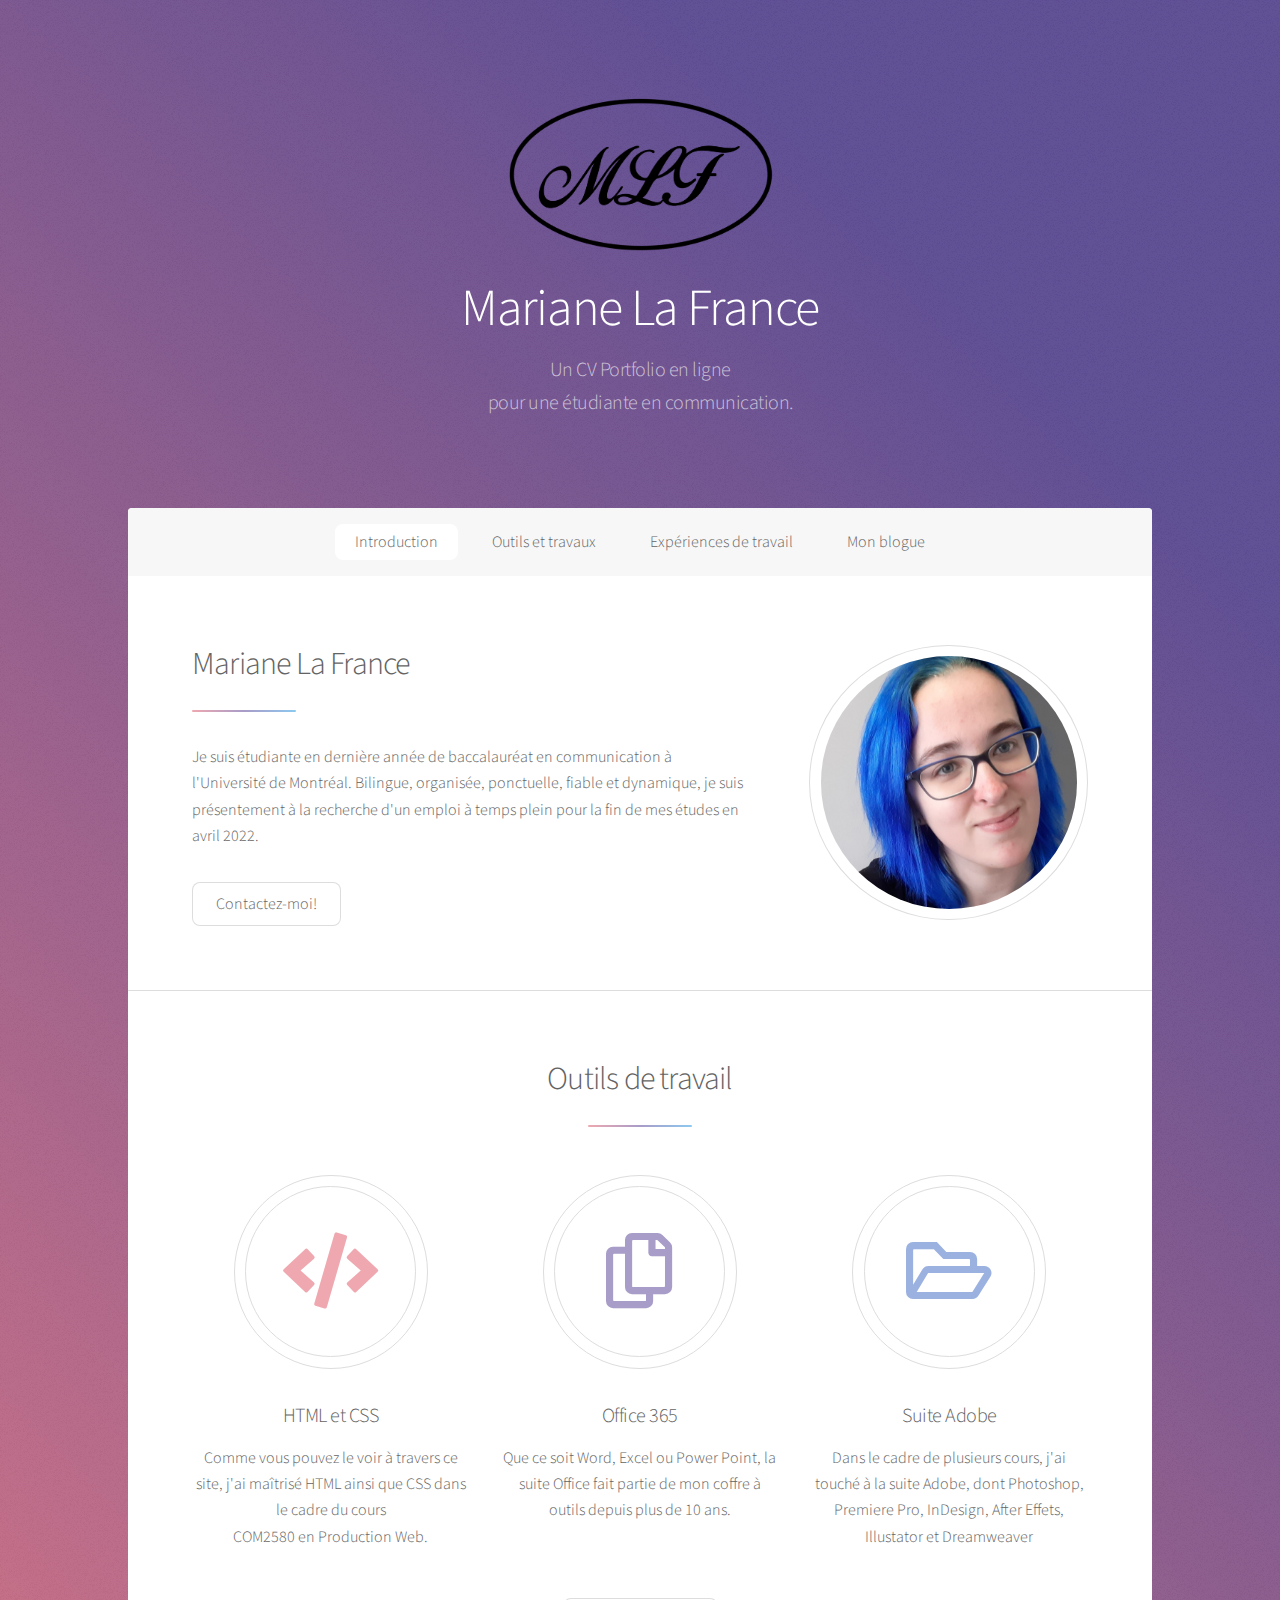
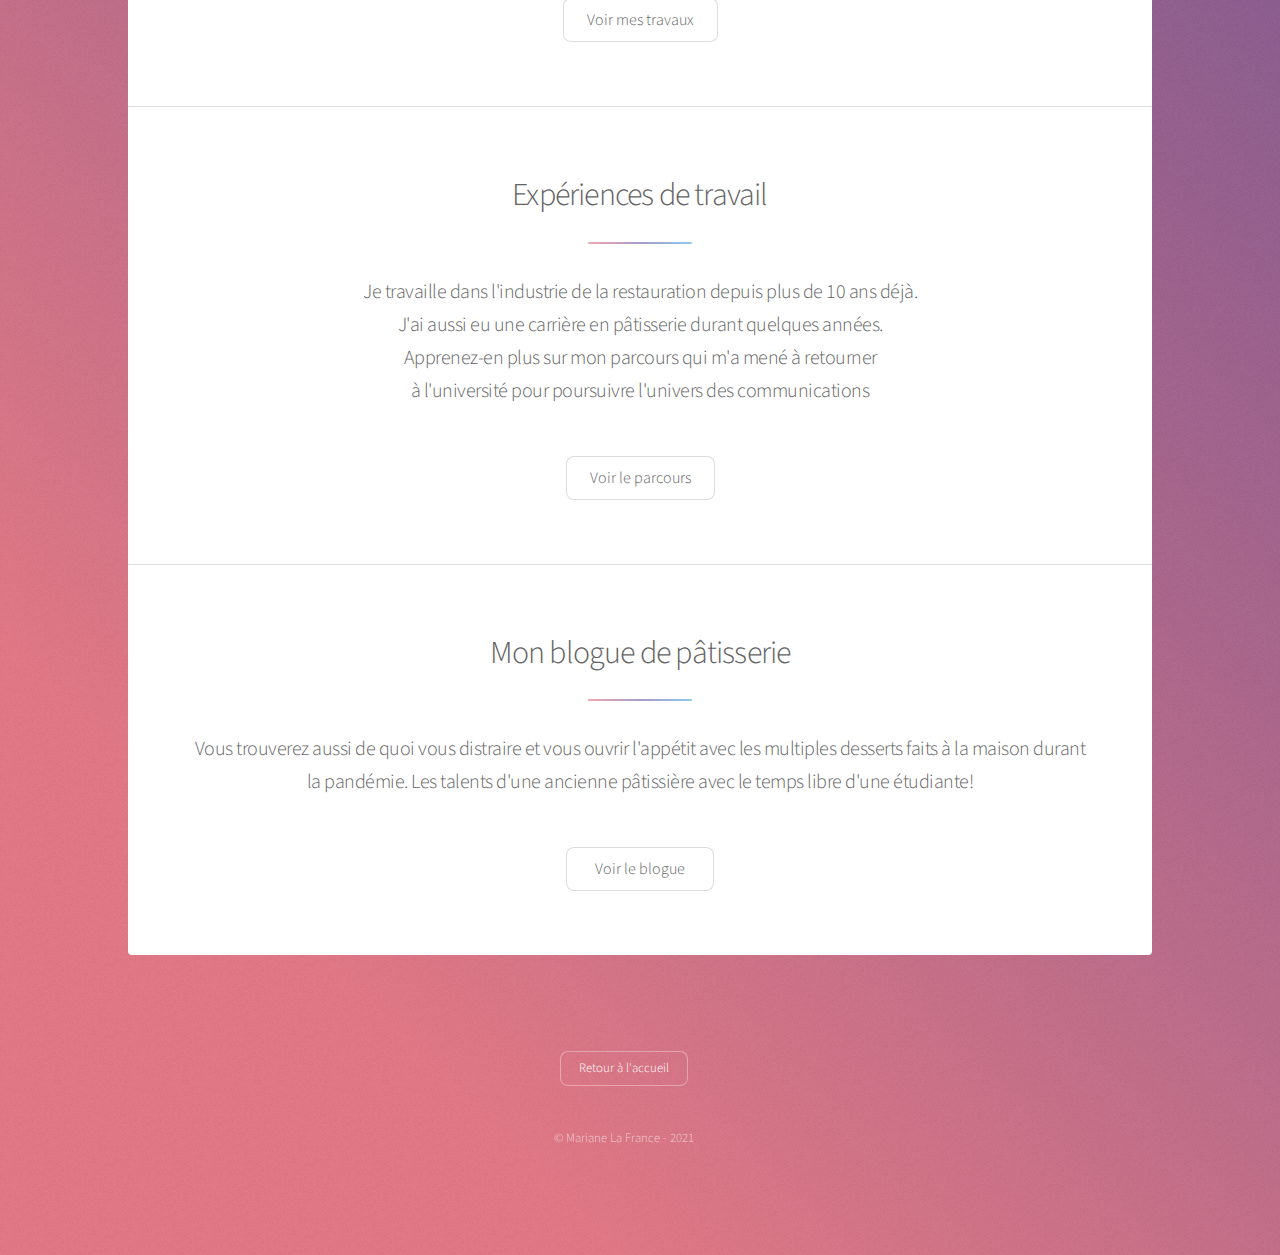
==== commit d6d91dc3: "Update index.html" ====
--- a/index.html
+++ b/index.html
@@ -45,7 +45,7 @@
 										<header class="major">
 											<h2>Mariane La France</h2>
 										</header>
-										<p>Je suis étudiante en deuxième année de baccalauréat en communication à l'Université de Montréal. Bilingue, organisée, ponctuelle, fiable et dynamique, je suis présentement à la recherche d'un stage à temps partiel durant le reste de mes études.</p>
+										<p>Je suis étudiante en dernière année de baccalauréat en communication à l'Université de Montréal. Bilingue, organisée, ponctuelle, fiable et dynamique, je suis présentement à la recherche d'un emploi à temps plein pour la fin de mes études en avril 2022.</p>
 										<ul class="actions">
 											<li><a href="contact.html" class="button">Contactez-moi!</a></li>
 										</ul>
@@ -73,7 +73,7 @@
 									<li>
 										<span class="icon major style4 fa-folder-open"></span>
 										<h3>Suite Adobe</h3>
-										<p>Dans le cadre de plusieurs cours, j'ai touché à la suite Adobe, dont Photoshop, InDesign, Illustator et Dreamweaver</p>
+										<p>Dans le cadre de plusieurs cours, j'ai touché à la suite Adobe, dont Photoshop, Premiere Pro, InDesign, After Effets, Illustator et Dreamweaver</p>
 									</li>
 								</ul>
 								<footer class="major">
@@ -127,4 +127,4 @@
 			<script src="assets/js/main.js"></script>
 
 	</body>
-</html>+</html>
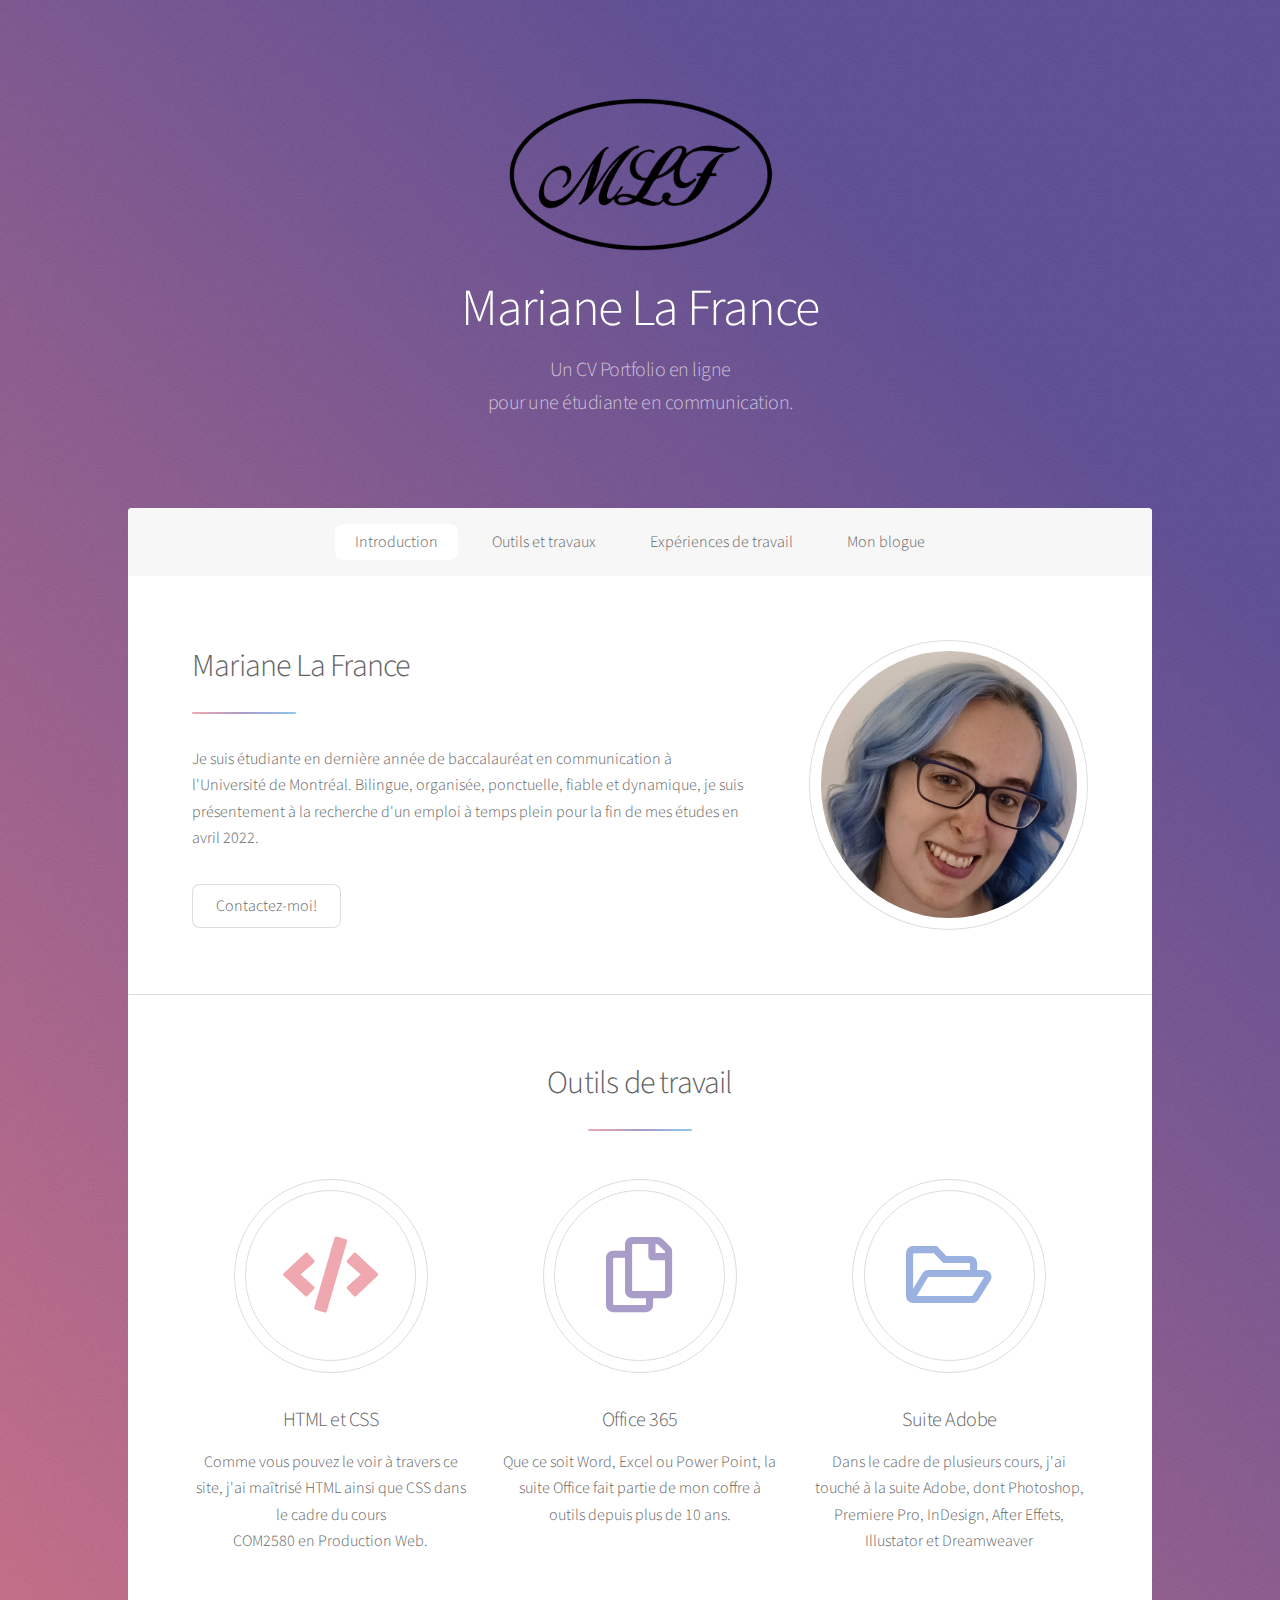
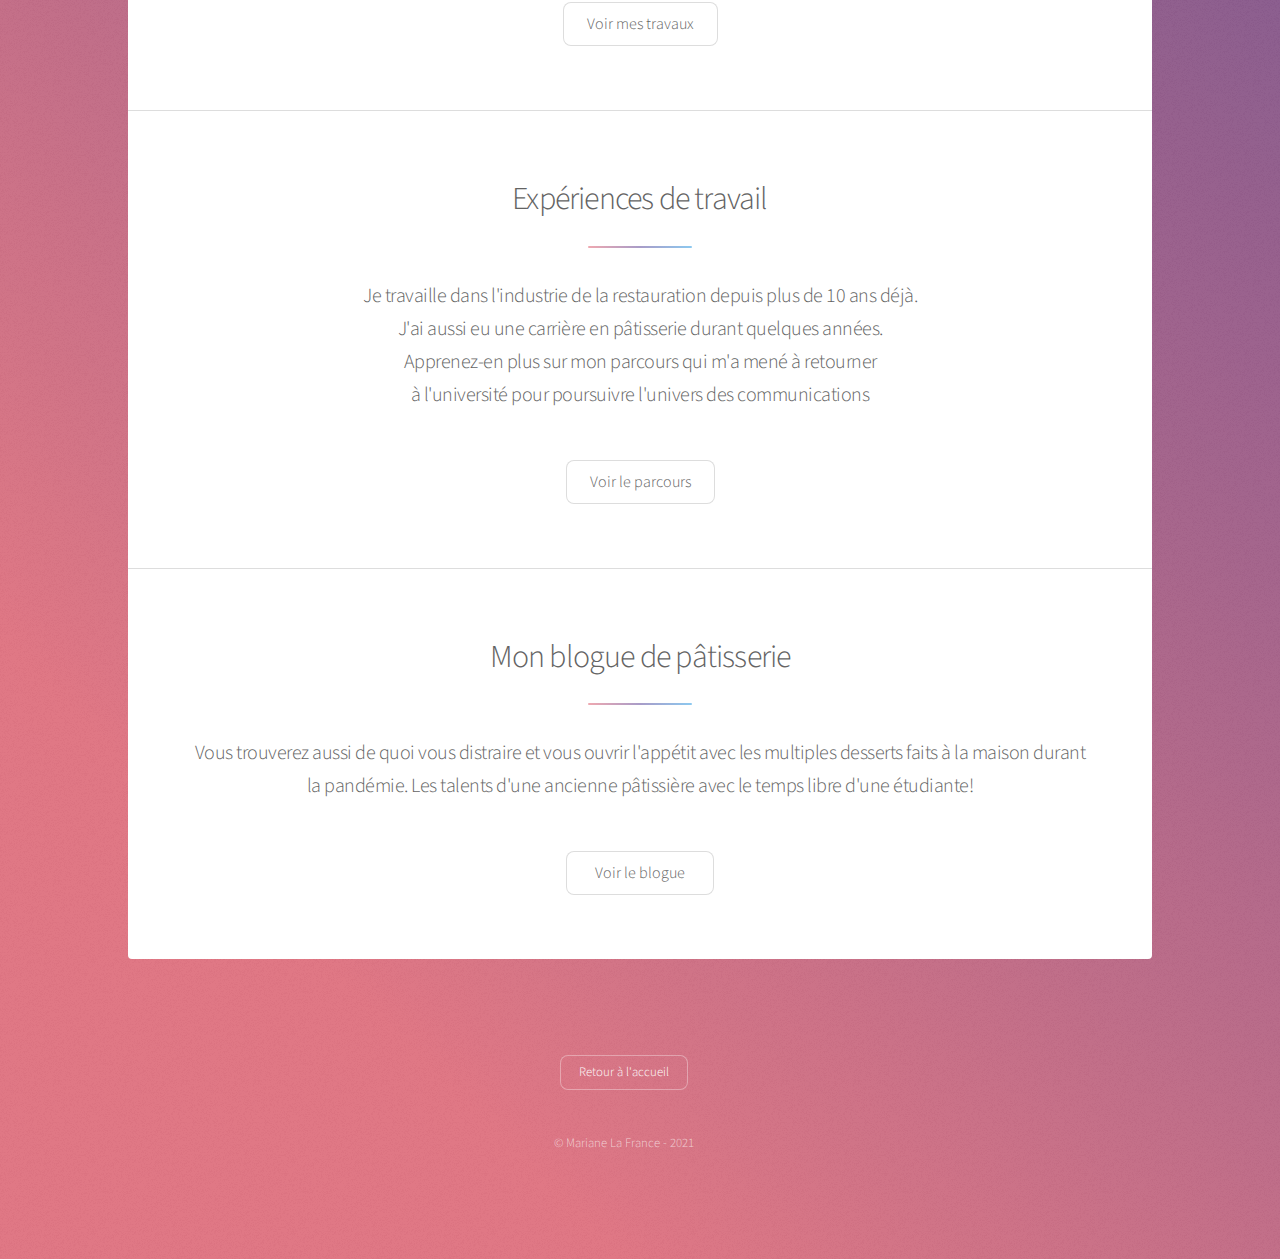
==== commit 5b0cb5c4: "Update index.html" ====
--- a/index.html
+++ b/index.html
@@ -50,7 +50,7 @@
 											<li><a href="contact.html" class="button">Contactez-moi!</a></li>
 										</ul>
 									</div>
-									<span class="image"><img src="media/nov-2019.jpg" alt="Nov 2019" /></span>
+									<span class="image"><img src="media/nov-2021.jpg" alt="Nov 2021" /></span>
 								</div>
 							</section>
 
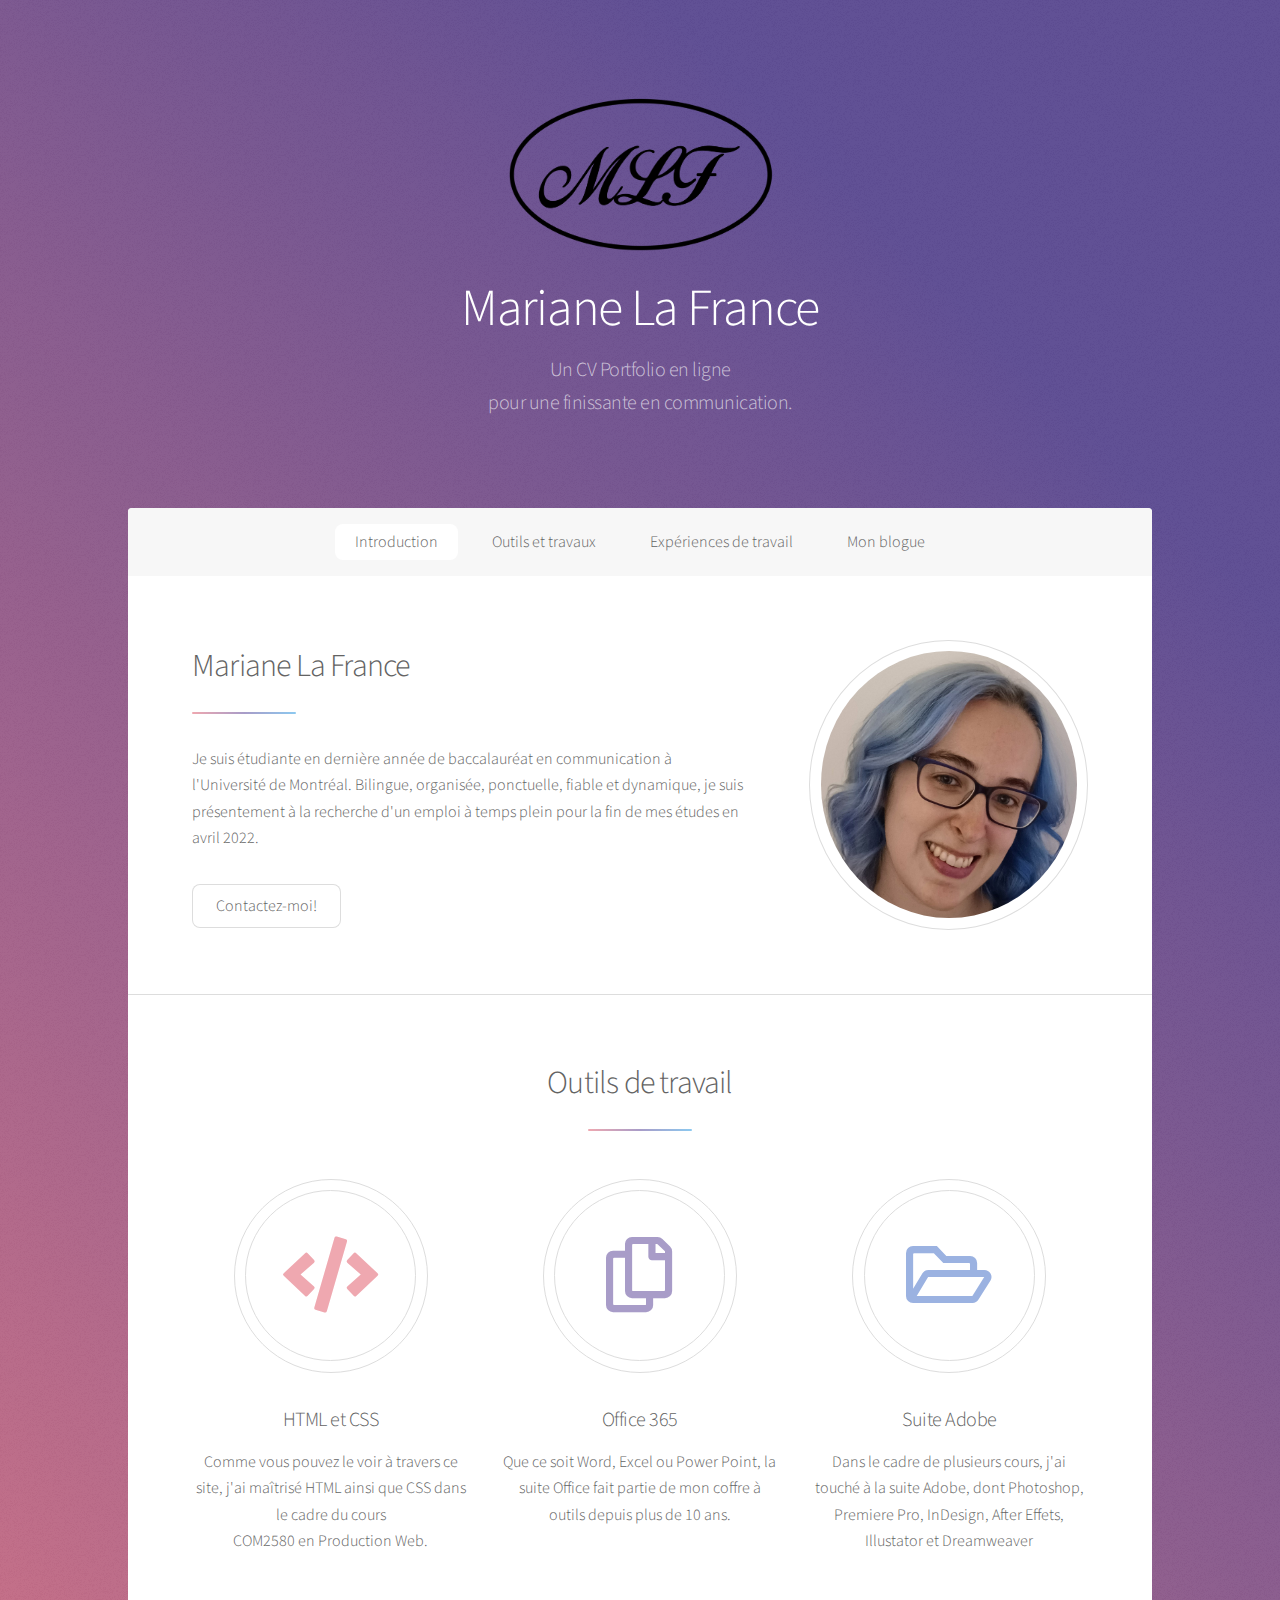
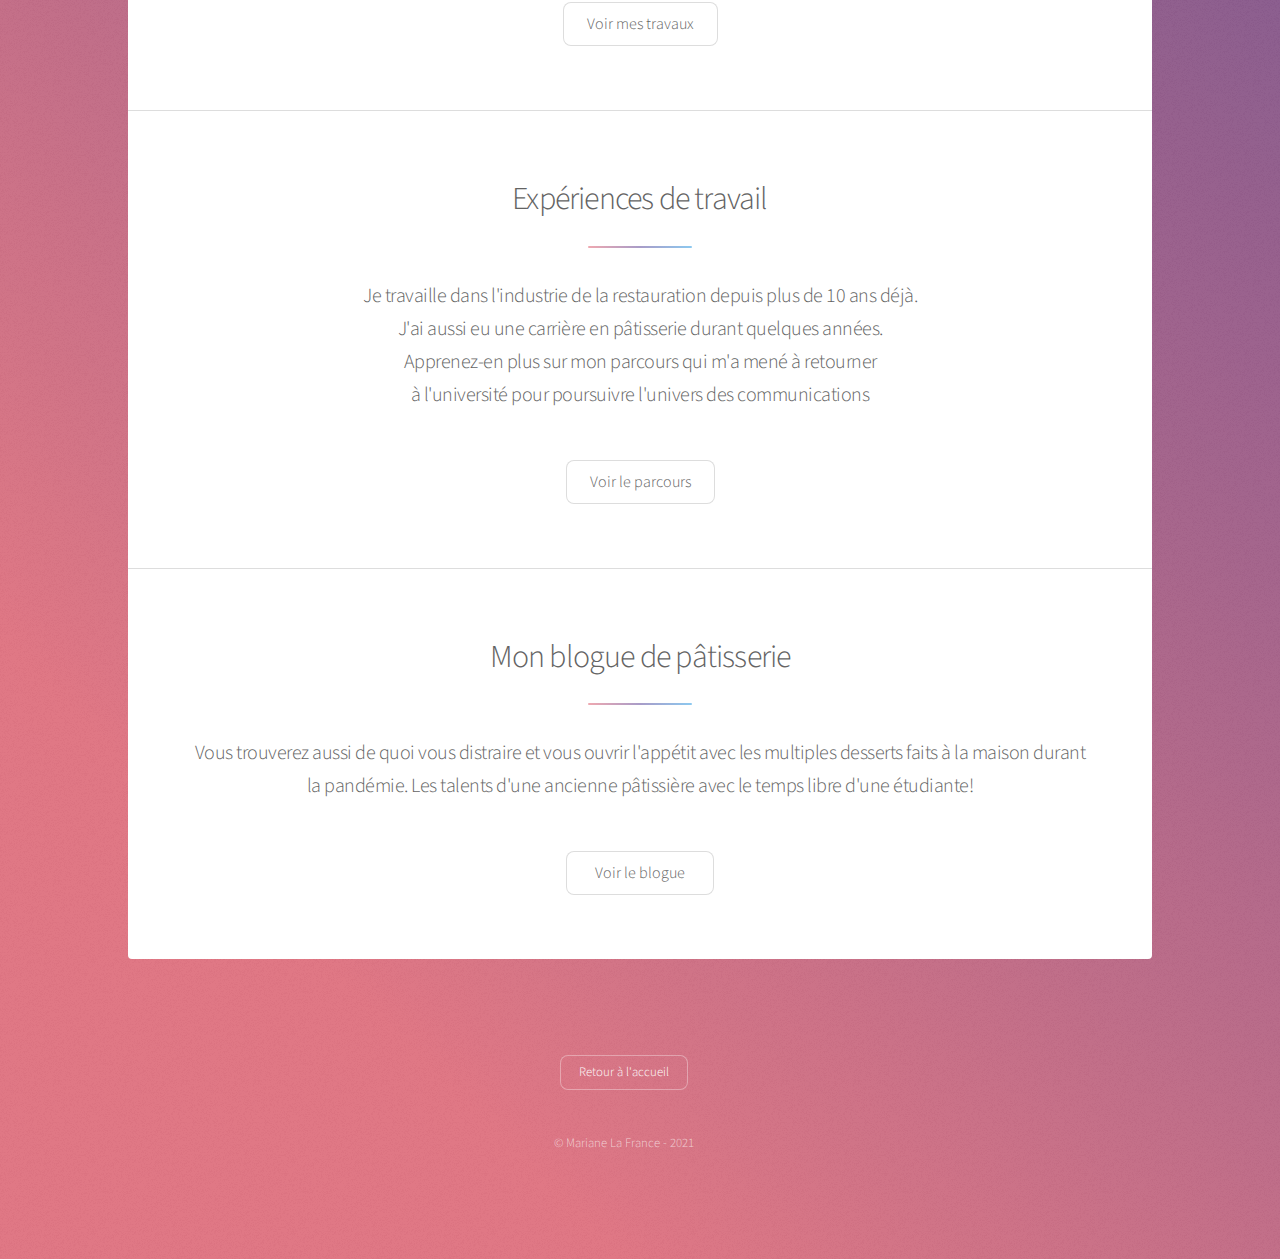
==== commit fc5974be: "Update index.html" ====
--- a/index.html
+++ b/index.html
@@ -22,7 +22,7 @@
 						<span class="logo"><img src="media/logo-3.png" width="30%" alt="MLF" /></span>
 						<h1>Mariane La France</h1>
 						<p>Un CV Portfolio en ligne<br />
-						pour une étudiante en communication.</p>
+						pour une finissante en communication.</p>
 					</header>
 
 				<!-- Nav -->
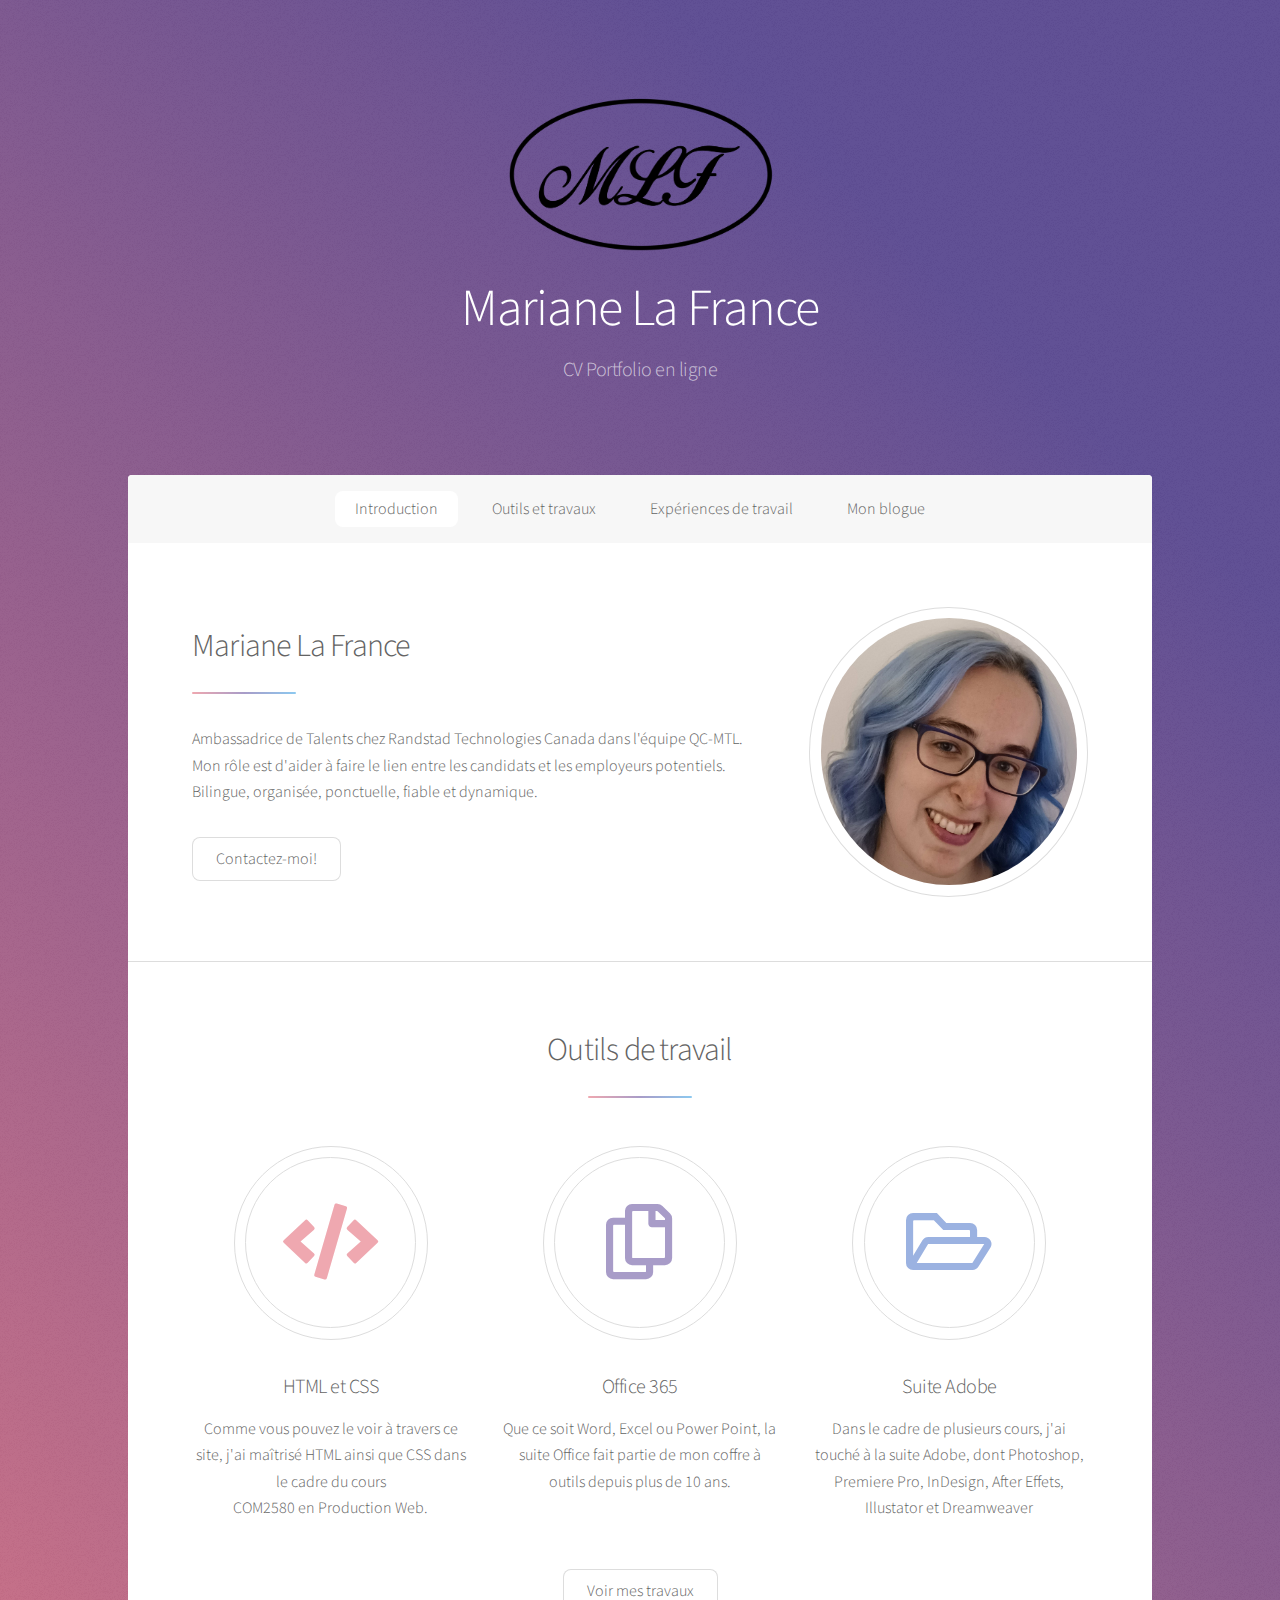
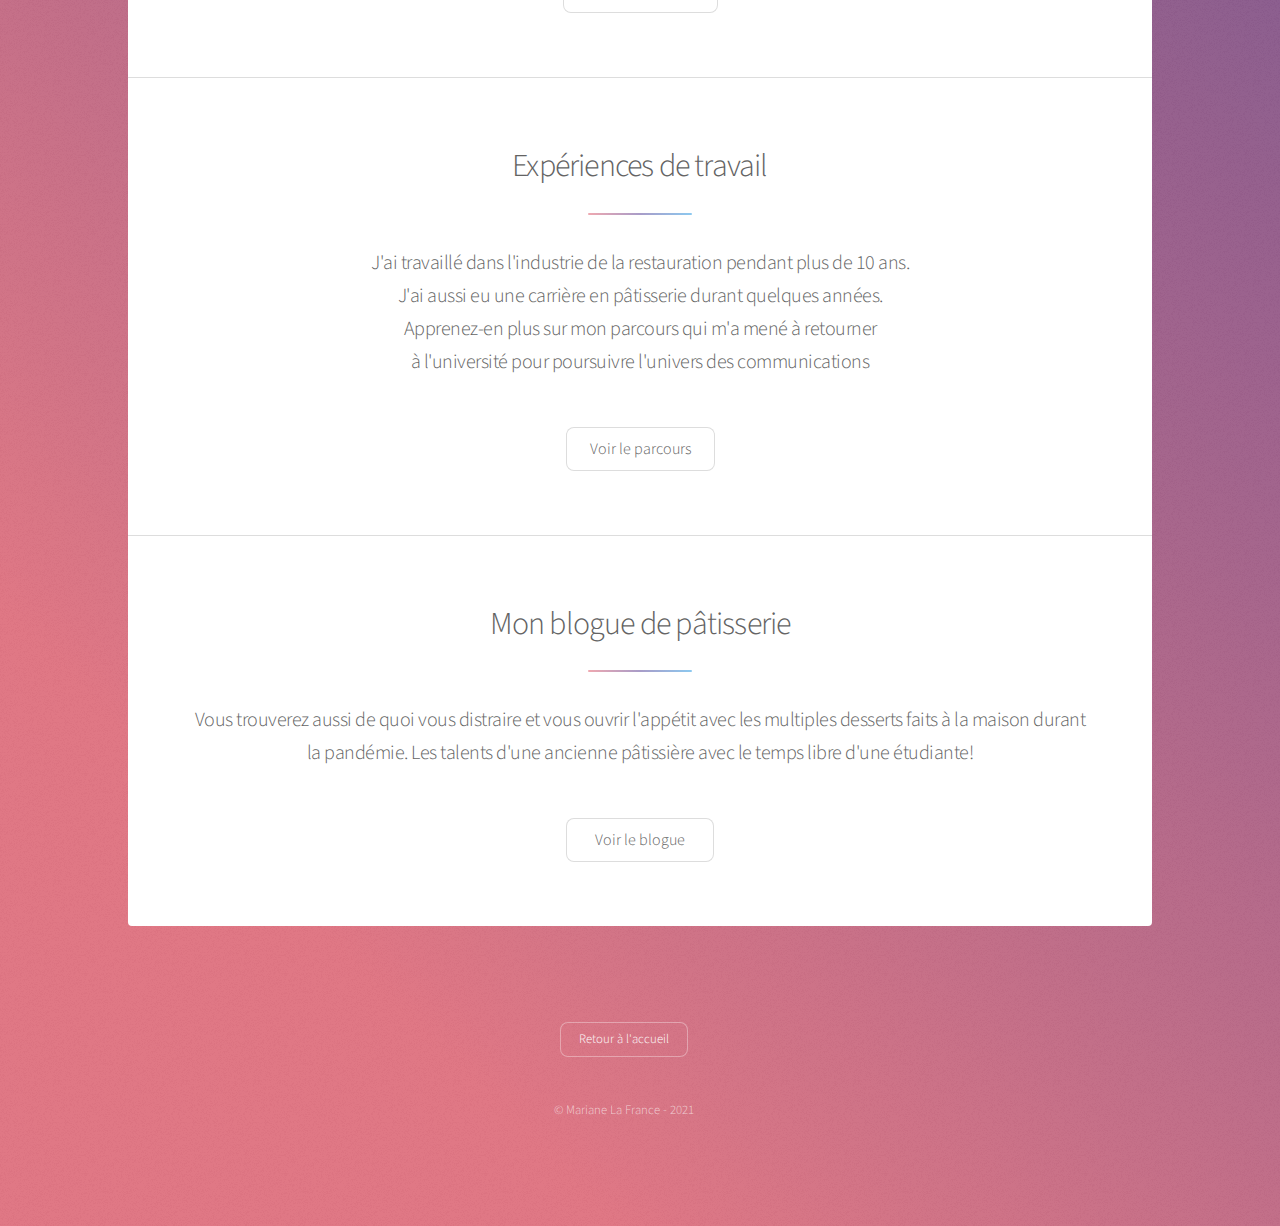
==== commit a7eba38c: "Update index.html" ====
--- a/index.html
+++ b/index.html
@@ -21,8 +21,7 @@
 					<header id="header" class="alt">
 						<span class="logo"><img src="media/logo-3.png" width="30%" alt="MLF" /></span>
 						<h1>Mariane La France</h1>
-						<p>Un CV Portfolio en ligne<br />
-						pour une finissante en communication.</p>
+						<p>CV Portfolio en ligne</p>
 					</header>
 
 				<!-- Nav -->
@@ -45,7 +44,7 @@
 										<header class="major">
 											<h2>Mariane La France</h2>
 										</header>
-										<p>Je suis étudiante en dernière année de baccalauréat en communication à l'Université de Montréal. Bilingue, organisée, ponctuelle, fiable et dynamique, je suis présentement à la recherche d'un emploi à temps plein pour la fin de mes études en avril 2022.</p>
+										<p>Ambassadrice de Talents chez Randstad Technologies Canada dans l'équipe QC-MTL.<br> Mon rôle est d'aider à faire le lien entre les candidats et les employeurs potentiels. <br> Bilingue, organisée, ponctuelle, fiable et dynamique.</p>
 										<ul class="actions">
 											<li><a href="contact.html" class="button">Contactez-moi!</a></li>
 										</ul>
@@ -87,7 +86,7 @@
 							<section id="second" class="main special">
 								<header class="major">
 									<h2>Expériences de travail</h2>
-									<p>Je travaille dans l'industrie de la restauration depuis plus de 10 ans déjà.<br> J'ai aussi eu une carrière en pâtisserie durant quelques années. <br>Apprenez-en plus sur mon parcours qui m'a mené à retourner<br> à l'université pour poursuivre l'univers des communications</p>
+									<p>J'ai travaillé dans l'industrie de la restauration pendant plus de 10 ans.<br> J'ai aussi eu une carrière en pâtisserie durant quelques années. <br>Apprenez-en plus sur mon parcours qui m'a mené à retourner<br> à l'université pour poursuivre l'univers des communications</p>
 								</header>
 								<footer class="major">
 									<ul class="actions special">
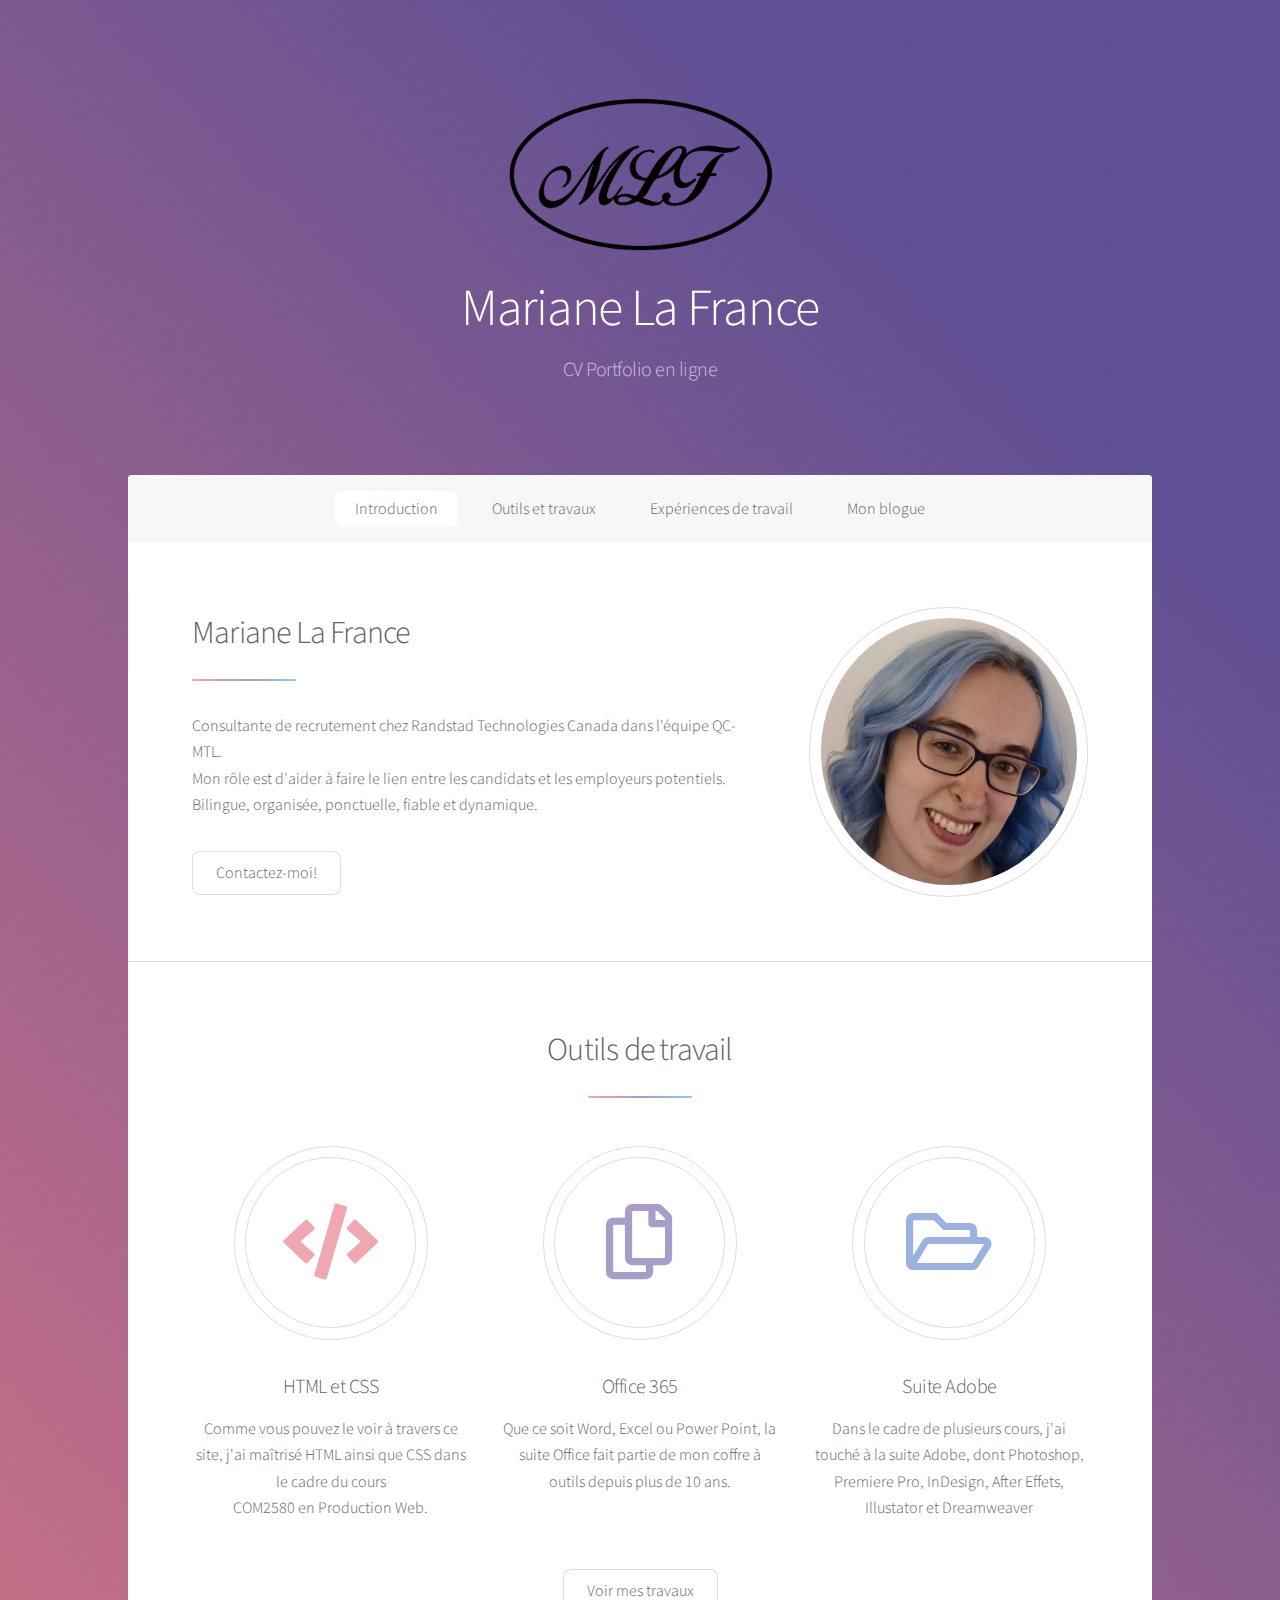
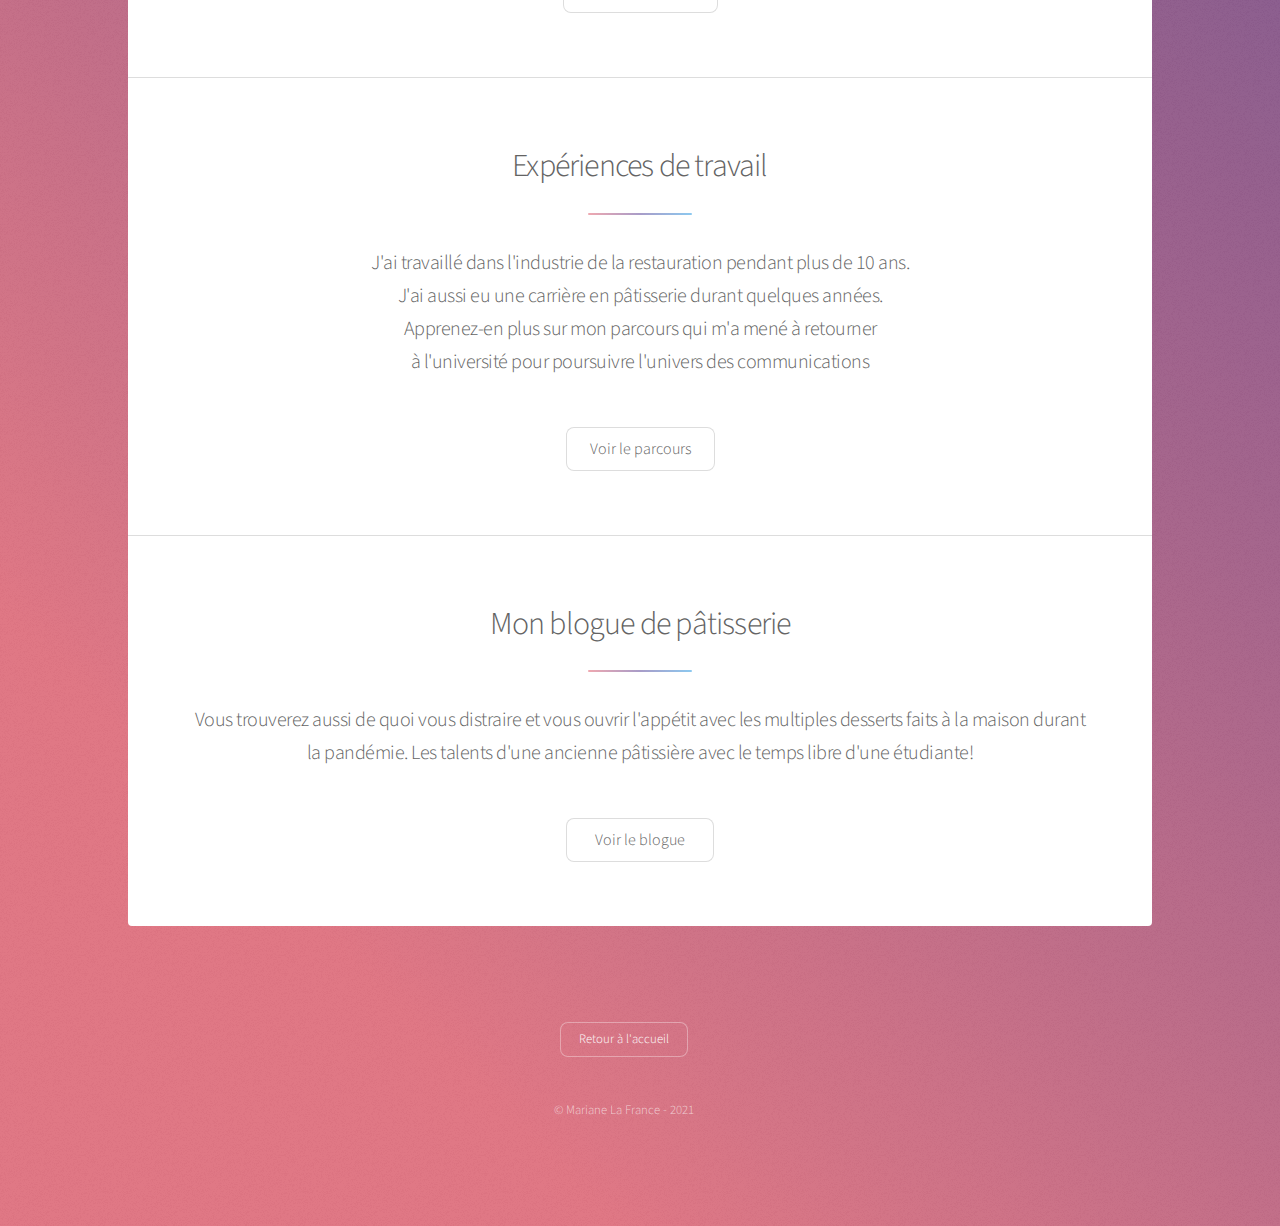
==== commit 6930eb76: "Update index.html" ====
--- a/index.html
+++ b/index.html
@@ -44,7 +44,7 @@
 										<header class="major">
 											<h2>Mariane La France</h2>
 										</header>
-										<p>Ambassadrice de Talents chez Randstad Technologies Canada dans l'équipe QC-MTL.<br> Mon rôle est d'aider à faire le lien entre les candidats et les employeurs potentiels. <br> Bilingue, organisée, ponctuelle, fiable et dynamique.</p>
+										<p>Consultante de recrutement chez Randstad Technologies Canada dans l'équipe QC-MTL.<br> Mon rôle est d'aider à faire le lien entre les candidats et les employeurs potentiels. <br> Bilingue, organisée, ponctuelle, fiable et dynamique.</p>
 										<ul class="actions">
 											<li><a href="contact.html" class="button">Contactez-moi!</a></li>
 										</ul>
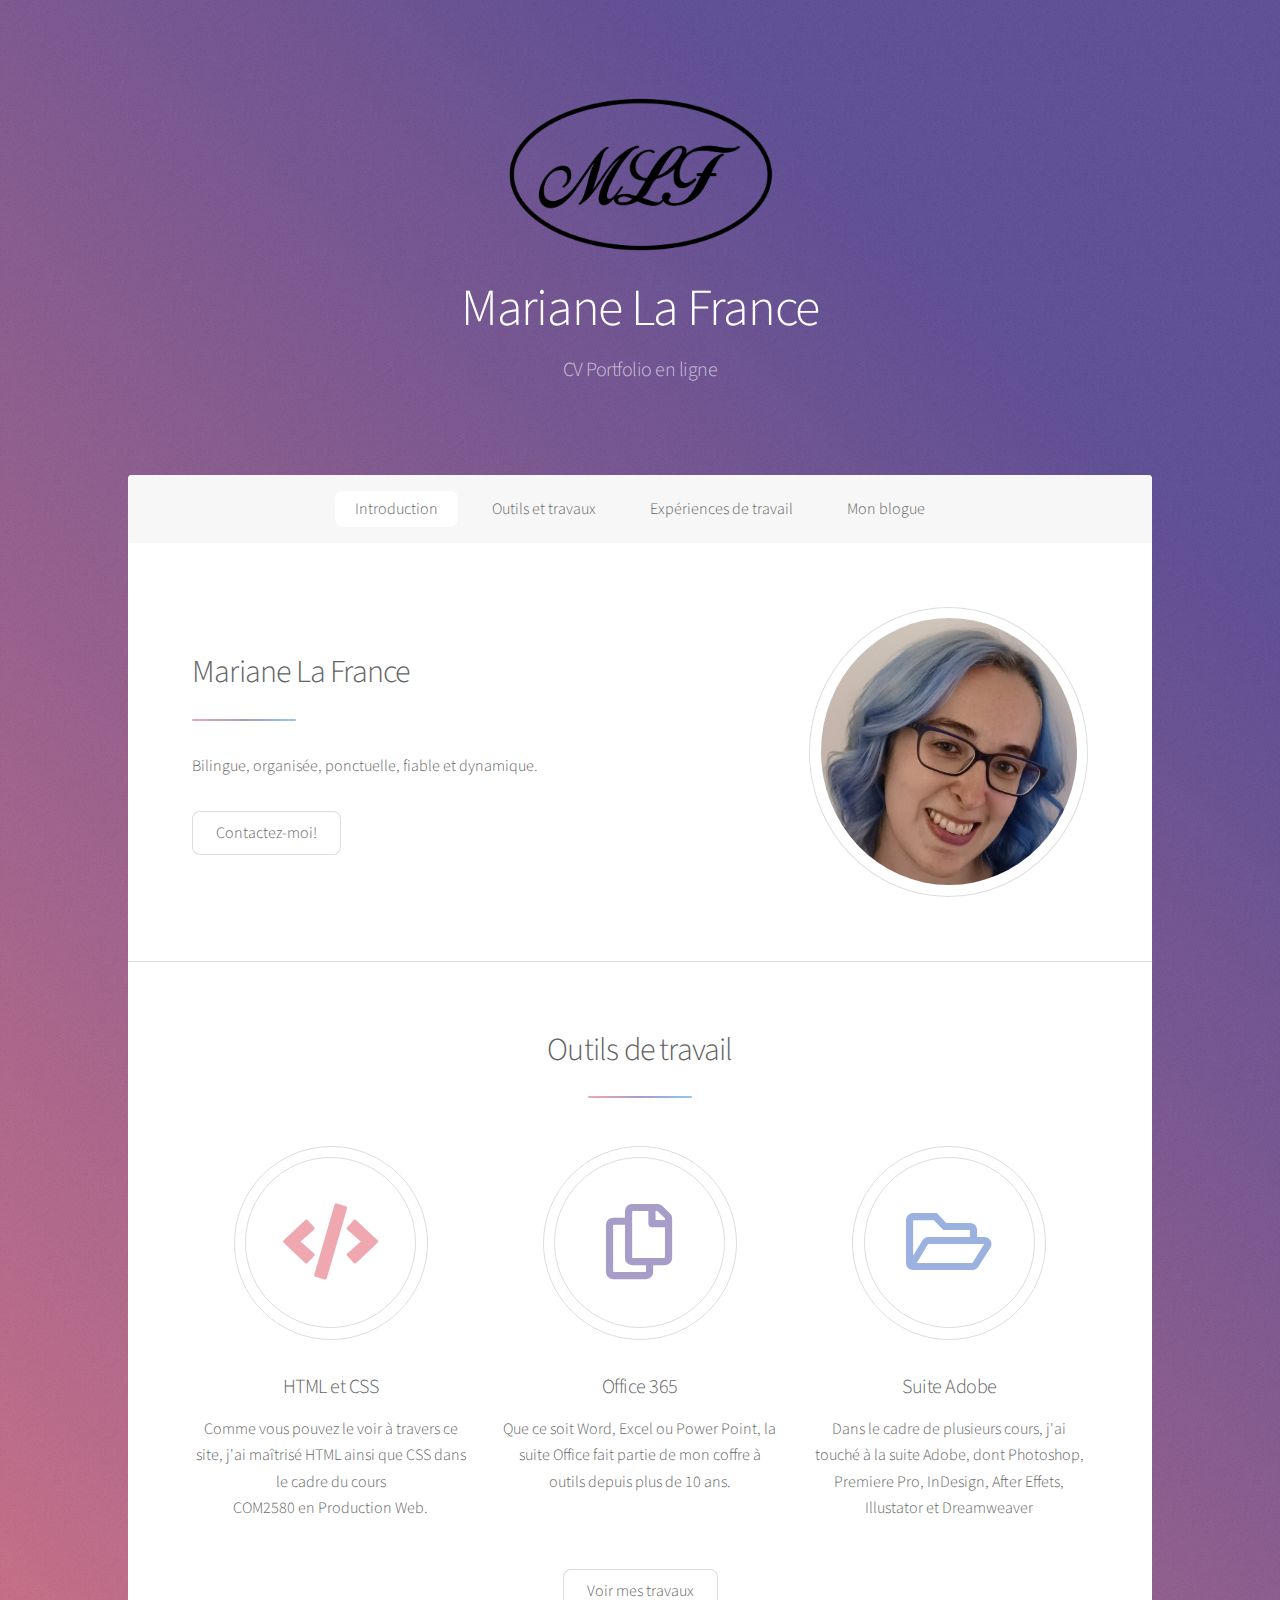
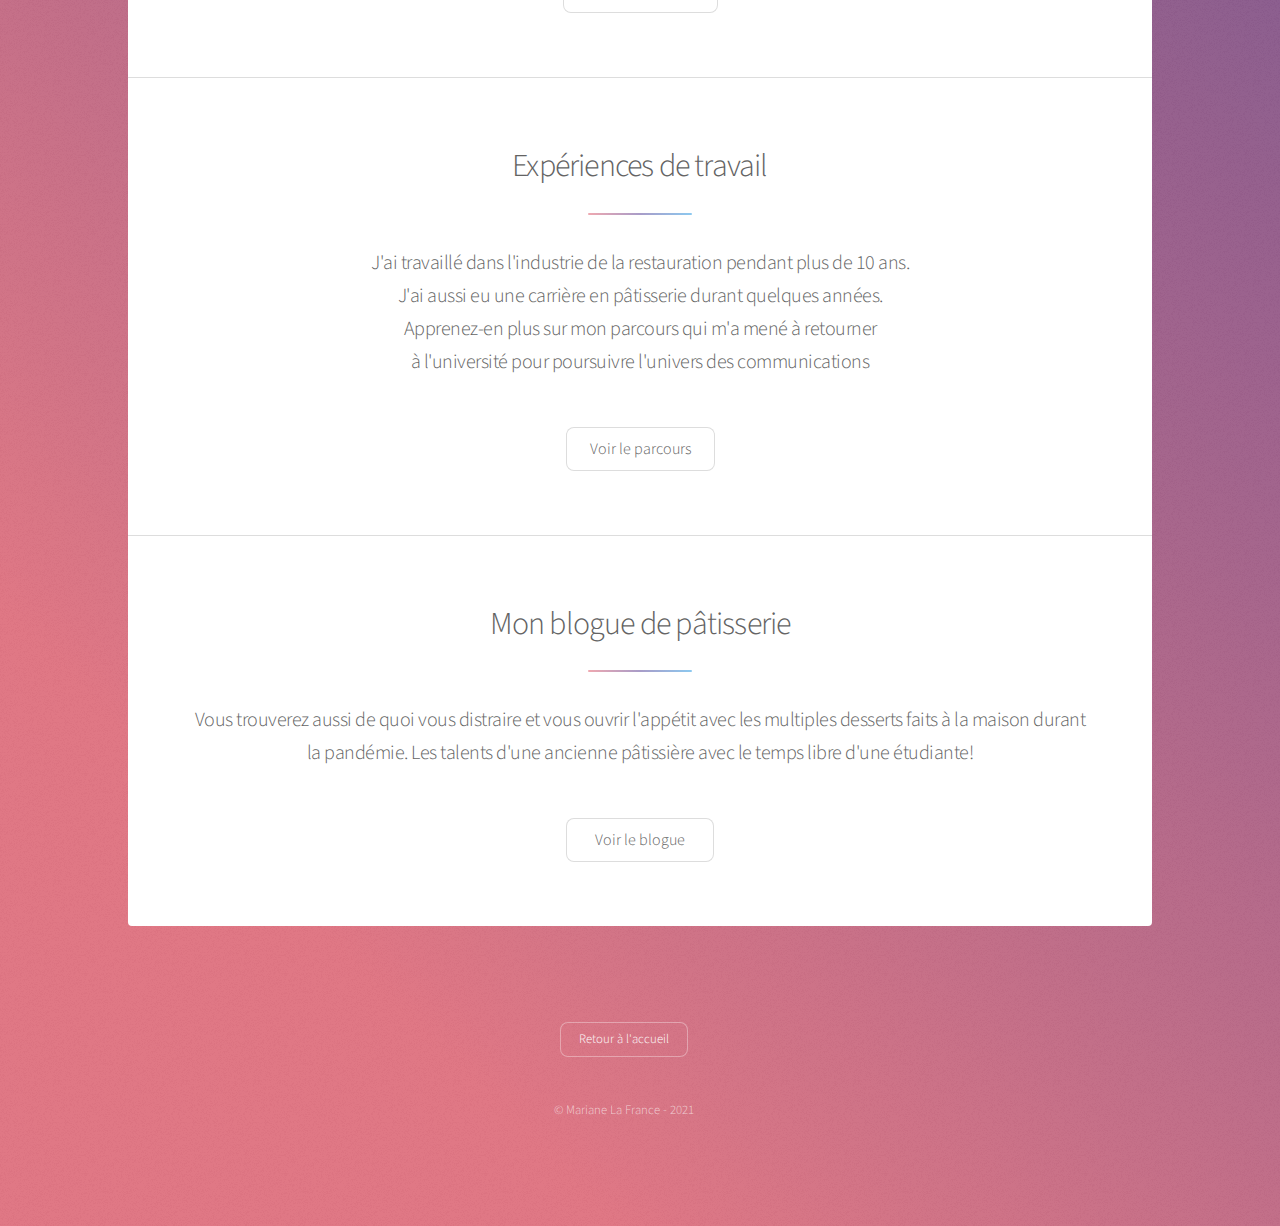
==== commit b6665ea2: "Update index.html" ====
--- a/index.html
+++ b/index.html
@@ -44,7 +44,7 @@
 										<header class="major">
 											<h2>Mariane La France</h2>
 										</header>
-										<p>Consultante de recrutement chez Randstad Technologies Canada dans l'équipe QC-MTL.<br> Mon rôle est d'aider à faire le lien entre les candidats et les employeurs potentiels. <br> Bilingue, organisée, ponctuelle, fiable et dynamique.</p>
+										<p>Bilingue, organisée, ponctuelle, fiable et dynamique.</p>
 										<ul class="actions">
 											<li><a href="contact.html" class="button">Contactez-moi!</a></li>
 										</ul>
